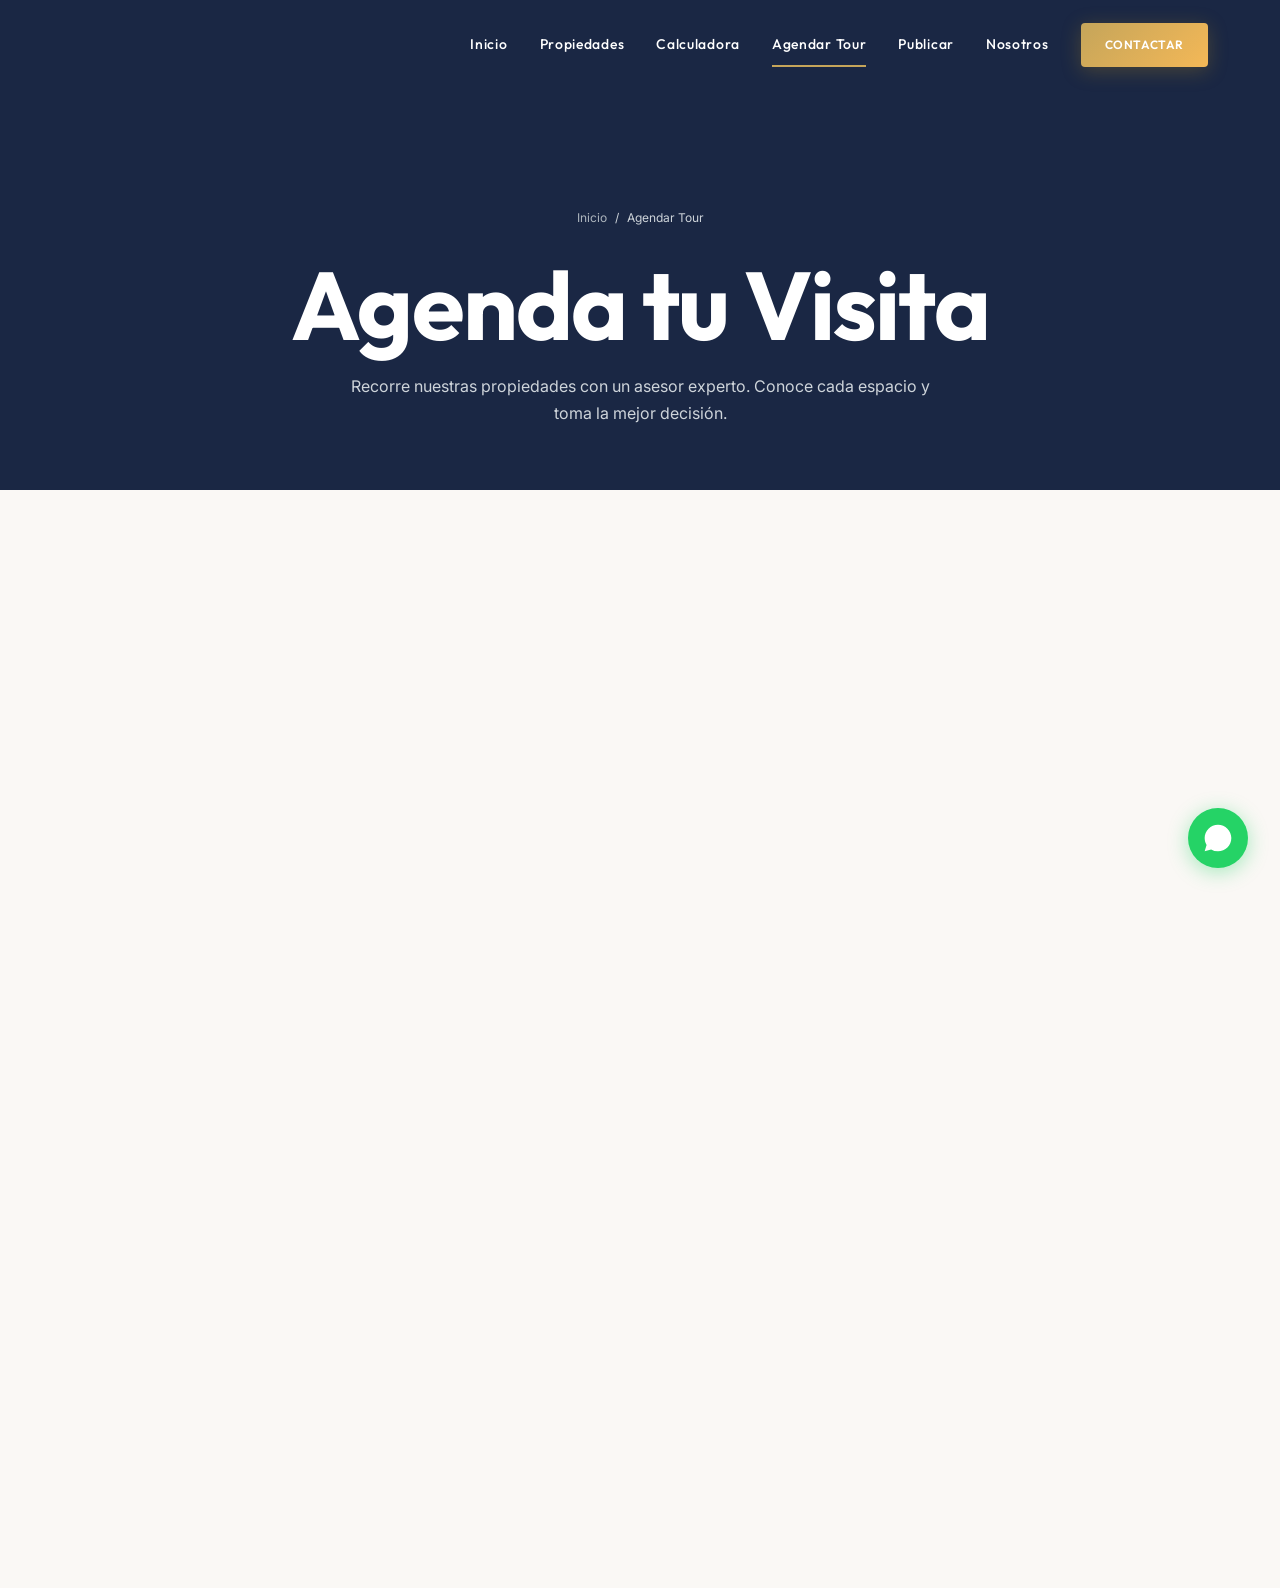
==== agendar-tour.html @ b71b3b27 "🚀 Despliegue definitivo: Nuevo Sol Web" ====
<!DOCTYPE html>
<html lang="es" dir="ltr">
<head>
  <meta charset="UTF-8">
  <meta name="viewport" content="width=device-width, initial-scale=1.0">
  <title>Agendar Tour | Nuevo Sol Inversiones - Visita Propiedades en Santo Domingo</title>
  <meta name="description" content="Agenda un tour personalizado para visitar nuestras propiedades en Santo Domingo. Recorre cada espacio con un asesor experto y encuentra tu hogar ideal.">
  <meta name="robots" content="index, follow">
  <link rel="canonical" href="https://nuevosolinversiones.com/agendar-tour.html">
  <link rel="icon" type="image/png" href="Nuevo Sol LOGO.png">
  <link rel="preconnect" href="https://fonts.googleapis.com">
  <link rel="preconnect" href="https://fonts.gstatic.com" crossorigin>
  <link href="https://fonts.googleapis.com/css2?family=Inter:wght@300;400;500;600&family=Outfit:wght@300;400;500;600;700;800&display=swap" rel="stylesheet">
  <link rel="stylesheet" href="css/variables.css">
  <link rel="stylesheet" href="css/base.css">
  <link rel="stylesheet" href="css/components.css">
  <link rel="stylesheet" href="css/layout.css">
  <link rel="stylesheet" href="css/hero.css">
  <link rel="stylesheet" href="css/animations.css">
  <link rel="stylesheet" href="css/responsive.css">
  <style>
    .tour-layout {
      display: grid;
      grid-template-columns: 1fr 1fr;
      gap: var(--space-12);
      align-items: start;
    }
    .tour-form-card {
      background: var(--color-white);
      border-radius: var(--radius-2xl);
      padding: var(--space-10);
      box-shadow: var(--shadow-lg);
    }
    .tour-info {
      padding: var(--space-4) 0;
    }
    .tour-info__item {
      display: flex;
      gap: var(--space-5);
      padding: var(--space-6) 0;
      border-bottom: 1px solid var(--color-gray-200);
    }
    .tour-info__item:last-child {
      border-bottom: none;
    }
    .tour-info__icon {
      width: 56px;
      height: 56px;
      border-radius: var(--radius-lg);
      background: var(--color-gold-glow);
      display: flex;
      align-items: center;
      justify-content: center;
      flex-shrink: 0;
    }
    .tour-info__icon svg {
      width: 24px;
      height: 24px;
      stroke: var(--color-gold);
      fill: none;
      stroke-width: 1.5;
    }
    .tour-info__title {
      font-family: var(--font-display);
      font-size: var(--text-lg);
      font-weight: var(--weight-semibold);
      color: var(--color-navy);
      margin-bottom: var(--space-1);
    }
    .tour-info__text {
      font-size: var(--text-sm);
      color: var(--color-gray-600);
      line-height: var(--leading-relaxed);
      margin: 0;
    }
    .form-row {
      display: grid;
      grid-template-columns: 1fr 1fr;
      gap: var(--space-4);
    }
    .success-message {
      display: none;
      text-align: center;
      padding: var(--space-10);
    }
    .success-message.show {
      display: block;
      animation: scaleIn 0.5s var(--ease-out);
    }
    .success-icon {
      width: 80px;
      height: 80px;
      border-radius: 50%;
      background: var(--color-gold-glow);
      display: flex;
      align-items: center;
      justify-content: center;
      margin: 0 auto var(--space-6);
    }
    .success-icon svg {
      width: 40px;
      height: 40px;
      stroke: var(--color-gold);
      fill: none;
      stroke-width: 2;
    }
    @media (max-width: 768px) {
      .tour-layout {
        grid-template-columns: 1fr;
      }
      .form-row {
        grid-template-columns: 1fr;
      }
    }
  </style>
</head>
<body class="page-transition">

  <!-- NAV -->
  <nav class="nav nav--transparent" id="mainNav" role="navigation">
    <div class="container">
      <div class="nav__inner">
        <a href="index.html" class="nav__logo"><img src="Nuevo Sol LOGO.png" alt="Nuevo Sol Inversiones" style="height: 50px; width: auto;"></a>
        <div class="nav__links">
          <a href="index.html" class="nav__link">Inicio</a>
          <a href="propiedades.html" class="nav__link">Propiedades</a>
          <a href="calculadora.html" class="nav__link">Calculadora</a>
          <a href="agendar-tour.html" class="nav__link nav__link--active">Agendar Tour</a>
          <a href="publicar.html" class="nav__link">Publicar</a>
          <a href="nosotros.html" class="nav__link">Nosotros</a>
          <a href="agendar-tour.html" class="btn btn-primary btn-sm nav__cta">Contactar</a>
        </div>
        <button class="nav__hamburger" id="navHamburger" aria-label="Menú"><span></span><span></span><span></span></button>
      </div>
    </div>
  </nav>
  <div class="nav__mobile" id="navMobile">
    <a href="index.html" class="nav__link" onclick="closeMobileNav()">Inicio</a>
    <a href="propiedades.html" class="nav__link" onclick="closeMobileNav()">Propiedades</a>
    <a href="calculadora.html" class="nav__link" onclick="closeMobileNav()">Calculadora</a>
    <a href="agendar-tour.html" class="nav__link" onclick="closeMobileNav()">Agendar Tour</a>
    <a href="publicar.html" class="nav__link" onclick="closeMobileNav()">Publicar</a>
    <a href="nosotros.html" class="nav__link" onclick="closeMobileNav()">Nosotros</a>
  </div>

  <!-- PAGE HEADER -->
  <div class="page-header">
    <div class="container">
      <div class="breadcrumbs" style="justify-content:center;">
        <a href="index.html">Inicio</a><span>/</span><span>Agendar Tour</span>
      </div>
      <h1>Agenda tu Visita</h1>
      <p>Recorre nuestras propiedades con un asesor experto. Conoce cada espacio y toma la mejor decisión.</p>
    </div>
  </div>

  <!-- TOUR FORM -->
  <section class="section">
    <div class="container">
      <div class="tour-layout">
        <!-- Form -->
        <div class="tour-form-card reveal">
          <form id="tourForm" novalidate>
            <h3 style="font-size:var(--text-2xl);margin-bottom:var(--space-2);color:var(--color-navy);">Reserva tu Tour</h3>
            <p style="color:var(--color-gray-500);font-size:var(--text-sm);margin-bottom:var(--space-8);">Completa el formulario y nos comunicaremos contigo para confirmar tu visita.</p>

            <div class="form-row">
              <div class="form-group">
                <label class="form-label" for="tourName">Nombre Completo *</label>
                <input type="text" class="form-input" id="tourName" name="name" placeholder="Tu nombre" required>
              </div>
              <div class="form-group">
                <label class="form-label" for="tourPhone">Teléfono *</label>
                <input type="tel" class="form-input" id="tourPhone" name="phone" placeholder="+1 (809) 697-2050" required>
              </div>
            </div>

            <div class="form-group">
              <label class="form-label" for="tourEmail">Correo Electrónico *</label>
              <input type="email" class="form-input" id="tourEmail" name="email" placeholder="tu@email.com" required>
            </div>

            <div class="form-group">
              <label class="form-label" for="tourProperty">Propiedad de Interés</label>
              <select class="form-select" id="tourProperty" name="property">
                <option value="">Selecciona una propiedad</option>
                <option value="Otra / No estoy seguro">Otra / No estoy seguro</option>
              </select>
            </div>

            <div class="form-row">
              <div class="form-group">
                <label class="form-label" for="tourDate">Fecha Preferida *</label>
                <input type="date" class="form-input" id="tourDate" name="date" required>
              </div>
              <div class="form-group">
                <label class="form-label" for="tourTime">Hora Preferida</label>
                <select class="form-select" id="tourTime" name="time">
                  <option value="">Selecciona una hora</option>
                  <option value="09:00">9:00 AM</option>
                  <option value="10:00">10:00 AM</option>
                  <option value="11:00">11:00 AM</option>
                  <option value="12:00">12:00 PM</option>
                  <option value="14:00">2:00 PM</option>
                  <option value="15:00">3:00 PM</option>
                  <option value="16:00">4:00 PM</option>
                  <option value="17:00">5:00 PM</option>
                </select>
              </div>
            </div>

            <div class="form-group">
              <label class="form-label" for="tourComments">Comentarios Adicionales</label>
              <textarea class="form-input" id="tourComments" name="comments" placeholder="¿Hay algo específico que te gustaría saber o ver durante la visita?" rows="4"></textarea>
            </div>

            <button type="submit" class="btn btn-primary btn-lg" style="width:100%;">
              <svg width="18" height="18" viewBox="0 0 24 24" fill="none" stroke="currentColor" stroke-width="2"><rect x="3" y="4" width="18" height="18" rx="2"/><path d="M16 2v4"/><path d="M8 2v4"/><path d="M3 10h18"/></svg>
              Confirmar Tour
            </button>
          </form>

          <!-- Success -->
          <div class="success-message" id="successMessage">
            <div class="success-icon">
              <svg viewBox="0 0 24 24"><path d="M20 6L9 17l-5-5"/></svg>
            </div>
            <h3 style="font-size:var(--text-2xl);margin-bottom:var(--space-3);color:var(--color-navy);">¡Tour Agendado!</h3>
            <p style="color:var(--color-gray-600);margin-bottom:var(--space-6);">Nos comunicaremos contigo pronto para confirmar los detalles de tu visita. Mientras tanto, puedes contactarnos directamente.</p>
            <a href="https://wa.me/18096972050?text=Hola%2C%20acabo%20de%20agendar%20un%20tour" class="btn btn-primary" target="_blank" rel="noopener">Confirmar por WhatsApp</a>
          </div>
        </div>

        <!-- Info -->
        <div class="tour-info reveal--right">
          <h3 style="font-size:var(--text-3xl);margin-bottom:var(--space-2);color:var(--color-navy);">¿Cómo funciona?</h3>
          <p style="color:var(--color-gray-600);margin-bottom:var(--space-6);">Agenda tu visita en 3 simples pasos.</p>

          <div class="tour-info__item">
            <div class="tour-info__icon">
              <svg viewBox="0 0 24 24"><rect x="3" y="4" width="18" height="18" rx="2"/><path d="M16 2v4"/><path d="M8 2v4"/><path d="M3 10h18"/></svg>
            </div>
            <div>
              <h4 class="tour-info__title">1. Elige Fecha y Hora</h4>
              <p class="tour-info__text">Selecciona el día y hora que mejor se adapte a tu agenda. Disponibles de lunes a sábado.</p>
            </div>
          </div>

          <div class="tour-info__item">
            <div class="tour-info__icon">
              <svg viewBox="0 0 24 24"><path d="M22 16.92v3a2 2 0 0 1-2.18 2 19.79 19.79 0 0 1-8.63-3.07 19.5 19.5 0 0 1-6-6 19.79 19.79 0 0 1-3.07-8.67A2 2 0 0 1 4.11 2h3a2 2 0 0 1 2 1.72"/></svg>
            </div>
            <div>
              <h4 class="tour-info__title">2. Confirmación</h4>
              <p class="tour-info__text">Te contactaremos por WhatsApp o llamada para confirmar tu cita y darte la dirección exacta.</p>
            </div>
          </div>

          <div class="tour-info__item">
            <div class="tour-info__icon">
              <svg viewBox="0 0 24 24"><path d="M12 22s-8-4.5-8-11.8A8 8 0 0 1 12 2a8 8 0 0 1 8 8.2c0 7.3-8 11.8-8 11.8z"/><circle cx="12" cy="10" r="3"/></svg>
            </div>
            <div>
              <h4 class="tour-info__title">3. Visita Personalizada</h4>
              <p class="tour-info__text">Un asesor te acompañará por toda la propiedad, responderá tus preguntas y te brindará toda la información necesaria.</p>
            </div>
          </div>

          <div style="margin-top:var(--space-8);padding:var(--space-6);background:var(--color-cream-warm);border-radius:var(--radius-xl);">
            <h4 style="font-size:var(--text-base);margin-bottom:var(--space-3);color:var(--color-navy);">¿Prefieres contacto inmediato?</h4>
            <a href="https://wa.me/18096972050?text=Hola%2C%20quiero%20agendar%20un%20tour" class="btn btn-primary" style="width:100%;" target="_blank" rel="noopener">
              <svg width="18" height="18" viewBox="0 0 24 24" fill="currentColor"><path d="M17.472 14.382c-.297-.149-1.758-.867-2.03-.967-.273-.099-.471-.148-.67.15-.197.297-.767.966-.94 1.164-.173.199-.347.223-.644.075-.297-.15-1.255-.463-2.39-1.475-.883-.788-1.48-1.761-1.653-2.059-.173-.297-.018-.458.13-.606.134-.133.298-.347.446-.52.149-.174.198-.298.298-.497.099-.198.05-.371-.025-.52-.075-.149-.669-1.612-.916-2.207-.242-.579-.487-.5-.669-.51-.173-.008-.371-.01-.57-.01-.198 0-.52.074-.792.372-.272.297-1.04 1.016-1.04 2.479 0 1.462 1.065 2.875 1.213 3.074.149.198 2.096 3.2 5.077 4.487.709.306 1.262.489 1.694.625.712.227 1.36.195 1.871.118.571-.085 1.758-.719 2.006-1.413.248-.694.248-1.289.173-1.413-.074-.124-.272-.198-.57-.347z"/><path d="M12 2C6.477 2 2 6.477 2 12c0 1.89.525 3.66 1.438 5.168L2 22l4.832-1.438A9.955 9.955 0 0 0 12 22c5.523 0 10-4.477 10-10S17.523 2 12 2z"/></svg>
              WhatsApp Directo
            </a>
            <p style="font-size:var(--text-xs);color:var(--color-gray-500);text-align:center;margin-top:var(--space-3);margin-bottom:0;">Respuesta en menos de 5 minutos</p>
          </div>
        </div>
      </div>
    </div>
  </section>

  <!-- WhatsApp Float -->
  <a href="https://wa.me/18096972050?text=Hola%2C%20quiero%20agendar%20un%20tour" class="whatsapp-float" target="_blank" rel="noopener" aria-label="WhatsApp">
    <svg viewBox="0 0 24 24"><path d="M17.472 14.382c-.297-.149-1.758-.867-2.03-.967-.273-.099-.471-.148-.67.15-.197.297-.767.966-.94 1.164-.173.199-.347.223-.644.075-.297-.15-1.255-.463-2.39-1.475-.883-.788-1.48-1.761-1.653-2.059-.173-.297-.018-.458.13-.606.134-.133.298-.347.446-.52.149-.174.198-.298.298-.497.099-.198.05-.371-.025-.52-.075-.149-.669-1.612-.916-2.207-.242-.579-.487-.5-.669-.51-.173-.008-.371-.01-.57-.01-.198 0-.52.074-.792.372-.272.297-1.04 1.016-1.04 2.479 0 1.462 1.065 2.875 1.213 3.074.149.198 2.096 3.2 5.077 4.487.709.306 1.262.489 1.694.625.712.227 1.36.195 1.871.118.571-.085 1.758-.719 2.006-1.413.248-.694.248-1.289.173-1.413-.074-.124-.272-.198-.57-.347z"/><path d="M12 2C6.477 2 2 6.477 2 12c0 1.89.525 3.66 1.438 5.168L2 22l4.832-1.438A9.955 9.955 0 0 0 12 22c5.523 0 10-4.477 10-10S17.523 2 12 2z"/></svg>
  </a>

  <script src="js/app.js" defer></script>
  <script>
    document.addEventListener('DOMContentLoaded', () => {
      // Pre-fill property from URL
      const params = new URLSearchParams(window.location.search);
      const prop = params.get('propiedad');
      if (prop) {
        const select = document.getElementById('tourProperty');
        for (let i = 0; i < select.options.length; i++) {
          if (select.options[i].value === prop) {
            select.selectedIndex = i;
            break;
          }
        }
      }

      // Set minimum date to today
      const dateInput = document.getElementById('tourDate');
      const today = new Date().toISOString().split('T')[0];
      dateInput.min = today;

      // Form submission
      document.getElementById('tourForm').addEventListener('submit', function(e) {
        e.preventDefault();

        const name = document.getElementById('tourName').value;
        const phone = document.getElementById('tourPhone').value;
        const email = document.getElementById('tourEmail').value;
        const date = document.getElementById('tourDate').value;

        if (!name || !phone || !email || !date) {
          alert('Por favor completa todos los campos obligatorios.');
          return;
        }

        // Show success
        this.style.display = 'none';
        document.getElementById('successMessage').classList.add('show');

        // Scroll to success
        document.getElementById('successMessage').scrollIntoView({ behavior: 'smooth', block: 'center' });
      });
    });
  </script>
</body>
</html>
---- css/variables.css ----
/* ============================================
   NUEVO SOL INVERSIONES — Design Tokens
   Premium Real Estate Design System
   ============================================ */

:root {
  /* ── Brand Colors ── */
  --color-gold: #C5A55A;
  --color-gold-light: #F4B857;
  --color-gold-dark: #C68119;
  --color-gold-glow: rgba(231, 158, 36, 0.15);
  
  --color-green: #1B5E20;
  --color-green-light: #1B5E20;
  --color-green-dark: #072B12;
  
  --color-navy: #1A2744;
  --color-navy-light: #1F3A63;
  --color-navy-dark: #0A1628;
  
  /* ── Neutrals ── */
  --color-white: #FFFFFF;
  --color-cream: #FAF8F5;
  --color-cream-warm: #F5F0E8;
  --color-gray-50: #F8F9FA;
  --color-gray-100: #F1F3F5;
  --color-gray-200: #E9ECEF;
  --color-gray-300: #DEE2E6;
  --color-gray-400: #CED4DA;
  --color-gray-500: #ADB5BD;
  --color-gray-600: #868E96;
  --color-gray-700: #495057;
  --color-gray-800: #343A40;
  --color-gray-900: #212529;
  --color-black: #0A0A0A;
  
  /* ── Semantic ── */
  --color-success: #2E7D32;
  --color-error: #C62828;
  --color-warning: #F9A825;
  --color-info: #1565C0;
  
  /* ── Gradients ── */
  --gradient-gold: linear-gradient(135deg, #C5A55A, #F4B857);
  --gradient-navy: linear-gradient(135deg, #1A2744, #1F3A63);
  --gradient-hero: linear-gradient(180deg, rgba(10, 10, 10, 0.7) 0%, rgba(10, 10, 10, 0.3) 40%, rgba(10, 10, 10, 0.6) 100%);
  --gradient-card: linear-gradient(180deg, transparent 50%, rgba(10, 10, 10, 0.85) 100%);
  --gradient-glass: linear-gradient(135deg, rgba(255,255,255,0.1), rgba(255,255,255,0.05));
  
  /* ── Typography ── */
  --font-display: 'Outfit', sans-serif;
  --font-body: 'Inter', sans-serif;
  
  --text-xs: clamp(0.7rem, 0.65rem + 0.25vw, 0.75rem);
  --text-sm: clamp(0.8rem, 0.75rem + 0.25vw, 0.875rem);
  --text-base: clamp(0.9rem, 0.85rem + 0.3vw, 1rem);
  --text-lg: clamp(1rem, 0.95rem + 0.35vw, 1.125rem);
  --text-xl: clamp(1.15rem, 1rem + 0.5vw, 1.25rem);
  --text-2xl: clamp(1.4rem, 1.2rem + 0.8vw, 1.5rem);
  --text-3xl: clamp(1.7rem, 1.4rem + 1.2vw, 1.875rem);
  --text-4xl: clamp(2rem, 1.5rem + 2vw, 2.5rem);
  --text-5xl: clamp(2.5rem, 1.8rem + 3vw, 3.5rem);
  --text-6xl: clamp(3rem, 2rem + 4vw, 4.5rem);
  --text-hero: clamp(3.5rem, 2rem + 5.5vw, 6rem);
  
  --weight-light: 300;
  --weight-regular: 400;
  --weight-medium: 500;
  --weight-semibold: 600;
  --weight-bold: 700;
  --weight-extrabold: 800;
  
  --leading-tight: 1.1;
  --leading-snug: 1.25;
  --leading-normal: 1.5;
  --leading-relaxed: 1.65;
  --leading-loose: 1.8;
  
  --tracking-tighter: -0.03em;
  --tracking-tight: -0.02em;
  --tracking-normal: 0;
  --tracking-wide: 0.05em;
  --tracking-wider: 0.1em;
  --tracking-widest: 0.2em;
  
  /* ── Spacing ── */
  --space-1: 0.25rem;
  --space-2: 0.5rem;
  --space-3: 0.75rem;
  --space-4: 1rem;
  --space-5: 1.25rem;
  --space-6: 1.5rem;
  --space-8: 2rem;
  --space-10: 2.5rem;
  --space-12: 3rem;
  --space-16: 4rem;
  --space-20: 5rem;
  --space-24: 6rem;
  --space-32: 8rem;
  --space-40: 10rem;
  --space-48: 12rem;
  --space-section: clamp(4rem, 3rem + 5vw, 8rem);
  
  /* ── Layout ── */
  --container-sm: 640px;
  --container-md: 768px;
  --container-lg: 1024px;
  --container-xl: 1200px;
  --container-2xl: 1440px;
  --container-padding: clamp(1rem, 0.5rem + 2vw, 2rem);
  
  /* ── Borders ── */
  --radius-sm: 4px;
  --radius-md: 8px;
  --radius-lg: 12px;
  --radius-xl: 16px;
  --radius-2xl: 24px;
  --radius-full: 9999px;
  
  /* ── Shadows ── */
  --shadow-sm: 0 1px 3px rgba(0, 0, 0, 0.06);
  --shadow-md: 0 4px 12px rgba(0, 0, 0, 0.08);
  --shadow-lg: 0 8px 30px rgba(0, 0, 0, 0.1);
  --shadow-xl: 0 16px 50px rgba(0, 0, 0, 0.14);
  --shadow-2xl: 0 24px 60px rgba(0, 0, 0, 0.18);
  --shadow-gold: 0 4px 20px rgba(212, 160, 23, 0.25);
  --shadow-card: 0 2px 20px rgba(0, 0, 0, 0.06);
  --shadow-card-hover: 0 12px 40px rgba(0, 0, 0, 0.12);
  
  /* ── Transitions ── */
  --ease-out: cubic-bezier(0.16, 1, 0.3, 1);
  --ease-in-out: cubic-bezier(0.65, 0, 0.35, 1);
  --ease-spring: cubic-bezier(0.34, 1.56, 0.64, 1);
  --duration-fast: 150ms;
  --duration-normal: 300ms;
  --duration-slow: 500ms;
  --duration-slower: 800ms;
  
  /* ── Z-Index ── */
  --z-dropdown: 100;
  --z-sticky: 200;
  --z-overlay: 300;
  --z-modal: 400;
  --z-toast: 500;
  --z-whatsapp: 450;
  
  /* ── Glass ── */
  --glass-bg: rgba(255, 255, 255, 0.08);
  --glass-border: rgba(255, 255, 255, 0.12);
  --glass-blur: blur(20px);
}
---- css/base.css ----
/* ============================================
   NUEVO SOL INVERSIONES — Base Styles
   Reset + Typography + Global Defaults
   ============================================ */

/* ── Modern Reset ── */
*, *::before, *::after {
  box-sizing: border-box;
  margin: 0;
  padding: 0;
}

html {
  scroll-behavior: smooth;
  -webkit-text-size-adjust: 100%;
  text-size-adjust: 100%;
  overflow-x: hidden;
}

body {
  font-family: var(--font-body);
  font-size: var(--text-base);
  font-weight: var(--weight-regular);
  line-height: var(--leading-relaxed);
  color: var(--color-gray-800);
  background-color: var(--color-cream);
  overflow-x: hidden;
  -webkit-font-smoothing: antialiased;
  -moz-osx-font-smoothing: grayscale;
  text-rendering: optimizeLegibility;
}

img, video, svg {
  display: block;
  max-width: 100%;
  height: auto;
}

img {
  content-visibility: auto;
}

a {
  color: inherit;
  text-decoration: none;
  transition: color var(--duration-normal) var(--ease-out);
}

button {
  font-family: inherit;
  font-size: inherit;
  cursor: pointer;
  border: none;
  background: none;
  outline: none;
  color: inherit;
}

input, select, textarea {
  font-family: inherit;
  font-size: inherit;
  color: inherit;
  border: none;
  outline: none;
  background: none;
}

ul, ol {
  list-style: none;
}

/* ── Typography ── */
h1, h2, h3, h4, h5, h6 {
  font-family: var(--font-display);
  font-weight: var(--weight-semibold);
  line-height: var(--leading-tight);
  letter-spacing: var(--tracking-tight);
  color: var(--color-navy);
}

h1 { font-size: var(--text-hero); font-weight: var(--weight-bold); }
h2 { font-size: var(--text-5xl); }
h3 { font-size: var(--text-4xl); }
h4 { font-size: var(--text-3xl); }
h5 { font-size: var(--text-2xl); }
h6 { font-size: var(--text-xl); }

p {
  margin-bottom: var(--space-4);
  color: var(--color-gray-700);
}

.text-gold { color: var(--color-gold); }
.text-navy { color: var(--color-navy); }
.text-green { color: var(--color-green); }
.text-white { color: var(--color-white); }
.text-gray { color: var(--color-gray-600); }

.text-center { text-align: center; }
.text-uppercase {
  text-transform: uppercase;
  letter-spacing: var(--tracking-widest);
  font-size: var(--text-xs);
  font-weight: var(--weight-semibold);
}

/* ── Section Headings ── */
.section-label {
  text-transform: uppercase;
  letter-spacing: var(--tracking-widest);
  font-size: var(--text-xs);
  font-weight: var(--weight-semibold);
  color: var(--color-gold);
  font-family: var(--font-display);
  margin-bottom: var(--space-4);
  display: inline-flex;
  align-items: center;
  gap: var(--space-3);
}

.section {
  padding: var(--space-section) 0;
  content-visibility: auto;
  contain-intrinsic-size: 1px 500px;
}

.section-label::before {
  content: '';
  display: inline-block;
  width: 24px;
  height: 2px;
  background: var(--color-gold);
}

.section-title {
  font-size: var(--text-5xl);
  font-weight: var(--weight-semibold);
  color: var(--color-navy);
  margin-bottom: var(--space-6);
  max-width: 700px;
}

.section-subtitle {
  font-size: var(--text-lg);
  color: var(--color-gray-600);
  max-width: 600px;
  line-height: var(--leading-relaxed);
}

/* ── Selection ── */
::selection {
  background-color: var(--color-gold);
  color: var(--color-white);
}

/* ── Scrollbar ── */
::-webkit-scrollbar {
  width: 6px;
}

::-webkit-scrollbar-track {
  background: var(--color-cream);
}

::-webkit-scrollbar-thumb {
  background: var(--color-gray-400);
  border-radius: var(--radius-full);
}

::-webkit-scrollbar-thumb:hover {
  background: var(--color-gold);
}

/* ── Focus ── */
:focus-visible {
  outline: 2px solid var(--color-gold);
  outline-offset: 2px;
}
/* ── Utilities ── */
.body-locked {
  overflow: hidden !important;
  touch-action: none;
  -webkit-overflow-scrolling: none;
}
---- css/components.css ----
/* ============================================
   NUEVO SOL INVERSIONES — Components
   Buttons, Cards, Forms, Badges
   ============================================ */

/* ── Buttons ── */
.btn {
  display: inline-flex;
  align-items: center;
  justify-content: center;
  gap: var(--space-2);
  padding: var(--space-4) var(--space-8);
  font-family: var(--font-display);
  font-size: var(--text-sm);
  font-weight: var(--weight-semibold);
  letter-spacing: var(--tracking-wide);
  text-transform: uppercase;
  border-radius: var(--radius-sm);
  transition: all var(--duration-normal) var(--ease-out);
  position: relative;
  overflow: hidden;
  white-space: nowrap;
  min-height: 48px;
}

.btn::after {
  content: '';
  position: absolute;
  inset: 0;
  background: linear-gradient(rgba(255,255,255,0.2), transparent);
  opacity: 0;
  transition: opacity var(--duration-normal) var(--ease-out);
}

.btn:hover::after {
  opacity: 1;
}

.btn-primary {
  background: var(--gradient-gold);
  color: var(--color-white);
  box-shadow: var(--shadow-gold);
}

.btn-primary:hover {
  transform: translateY(-2px);
  box-shadow: 0 8px 30px rgba(212, 160, 23, 0.35);
}

.btn-secondary {
  background: var(--color-navy);
  color: var(--color-white);
}

.btn-secondary:hover {
  background: var(--color-navy-light);
  transform: translateY(-2px);
  box-shadow: var(--shadow-lg);
}

.btn-outline {
  border: 1.5px solid var(--color-navy);
  color: var(--color-navy);
  background: transparent;
}

.btn-outline:hover {
  background: var(--color-navy);
  color: var(--color-white);
  transform: translateY(-2px);
}

.btn-outline-white {
  border: 1.5px solid rgba(255,255,255,0.6);
  color: var(--color-white);
  background: transparent;
}

.btn-outline-white:hover {
  background: var(--color-white);
  color: var(--color-navy);
}

.btn-glass {
  background: rgba(255, 255, 255, 0.1);
  backdrop-filter: blur(10px);
  -webkit-backdrop-filter: blur(10px);
  border: 1px solid rgba(255, 255, 255, 0.2);
  color: var(--color-white);
}

.btn-glass:hover {
  background: rgba(255, 255, 255, 0.2);
  transform: translateY(-2px);
}

.btn-lg {
  padding: var(--space-5) var(--space-10);
  font-size: var(--text-base);
  min-height: 56px;
}

.btn-sm {
  padding: var(--space-2) var(--space-5);
  font-size: var(--text-xs);
  min-height: 36px;
}

.btn-icon {
  width: 48px;
  height: 48px;
  padding: 0;
  border-radius: var(--radius-full);
}

/* ── Property Cards ── */
.property-card {
  position: relative;
  border-radius: var(--radius-xl);
  overflow: hidden;
  background: var(--color-white);
  box-shadow: var(--shadow-card);
  transition: all var(--duration-slow) var(--ease-out);
  cursor: pointer;
  content-visibility: auto;
  contain-intrinsic-size: 300px 400px;
}

.property-card:hover {
  transform: translateY(-8px);
  box-shadow: var(--shadow-card-hover);
}

.property-card__image-wrap {
  position: relative;
  overflow: hidden;
  aspect-ratio: 4 / 3;
}

.property-card__image {
  width: 100%;
  height: 100%;
  object-fit: cover;
  transition: transform var(--duration-slower) var(--ease-out);
}

.property-card:hover .property-card__image {
  transform: scale(1.08);
}

.property-card__badge {
  position: absolute;
  top: var(--space-4);
  left: var(--space-4);
  padding: var(--space-1) var(--space-3);
  font-size: var(--text-xs);
  font-weight: var(--weight-semibold);
  text-transform: uppercase;
  letter-spacing: var(--tracking-wider);
  border-radius: var(--radius-sm);
  z-index: 2;
}

.badge-new {
  background: var(--color-gold);
  color: var(--color-white);
}

.badge-luxury {
  background: var(--color-navy);
  color: var(--color-white);
}

.badge-lowcost {
  background: var(--color-green);
  color: var(--color-white);
}

.badge-featured {
  background: var(--color-white);
  color: var(--color-navy);
  box-shadow: var(--shadow-sm);
}

.property-card__favorite {
  position: absolute;
  top: var(--space-4);
  right: var(--space-4);
  width: 36px;
  height: 36px;
  border-radius: var(--radius-full);
  background: rgba(255, 255, 255, 0.9);
  backdrop-filter: blur(4px);
  display: flex;
  align-items: center;
  justify-content: center;
  transition: all var(--duration-normal) var(--ease-out);
  z-index: 2;
  cursor: pointer;
  border: none;
}

.property-card__favorite:hover {
  background: var(--color-white);
  transform: scale(1.1);
}

.property-card__favorite svg {
  width: 18px;
  height: 18px;
  stroke: var(--color-gray-700);
  fill: none;
  stroke-width: 2;
  transition: all var(--duration-normal) var(--ease-out);
}

.property-card__favorite.active svg {
  fill: var(--color-error);
  stroke: var(--color-error);
}

.property-card__body {
  padding: var(--space-5) var(--space-5) var(--space-6);
}

.property-card__location {
  font-size: var(--text-xs);
  color: var(--color-gray-500);
  text-transform: uppercase;
  letter-spacing: var(--tracking-wider);
  font-weight: var(--weight-medium);
  margin-bottom: var(--space-2);
  display: flex;
  align-items: center;
  gap: var(--space-1);
}

.property-card__title {
  font-family: var(--font-display);
  font-size: var(--text-xl);
  font-weight: var(--weight-semibold);
  color: var(--color-navy);
  margin-bottom: var(--space-3);
  line-height: var(--leading-snug);
}

.property-card__price {
  font-family: var(--font-display);
  font-size: var(--text-2xl);
  font-weight: var(--weight-bold);
  color: var(--color-gold-dark);
  margin-bottom: var(--space-4);
}

.property-card__price span {
  font-size: var(--text-sm);
  font-weight: var(--weight-regular);
  color: var(--color-gray-500);
}

.property-card__features {
  display: flex;
  gap: var(--space-5);
  padding-top: var(--space-4);
  border-top: 1px solid var(--color-gray-200);
}

.property-card__feature {
  display: flex;
  align-items: center;
  gap: var(--space-2);
  font-size: var(--text-sm);
  color: var(--color-gray-600);
}

.property-card__feature svg {
  width: 16px;
  height: 16px;
  stroke: var(--color-gold);
  fill: none;
  stroke-width: 2;
}

/* ── Form Inputs ── */
.form-group {
  margin-bottom: var(--space-6);
}

.form-label {
  display: block;
  font-family: var(--font-display);
  font-size: var(--text-sm);
  font-weight: var(--weight-medium);
  color: var(--color-navy);
  margin-bottom: var(--space-2);
  letter-spacing: var(--tracking-wide);
}

.form-input {
  width: 100%;
  padding: var(--space-4) var(--space-5);
  background: var(--color-white);
  border: 1.5px solid var(--color-gray-200);
  border-radius: var(--radius-md);
  font-size: var(--text-base);
  color: var(--color-navy);
  transition: all var(--duration-normal) var(--ease-out);
  min-height: 48px;
}

.form-input:focus {
  border-color: var(--color-gold);
  box-shadow: 0 0 0 3px var(--color-gold-glow);
}

.form-input::placeholder {
  color: var(--color-gray-400);
}

.form-select {
  width: 100%;
  padding: var(--space-4) var(--space-5);
  background: var(--color-white);
  border: 1.5px solid var(--color-gray-200);
  border-radius: var(--radius-md);
  font-size: var(--text-base);
  color: var(--color-navy);
  transition: all var(--duration-normal) var(--ease-out);
  min-height: 48px;
  appearance: none;
  background-image: url("data:image/svg+xml,%3Csvg xmlns='http://www.w3.org/2000/svg' width='12' height='12' viewBox='0 0 12 12'%3E%3Cpath d='M6 8L1 3h10z' fill='%23868E96'/%3E%3C/svg%3E");
  background-repeat: no-repeat;
  background-position: right 16px center;
  padding-right: 40px;
  cursor: pointer;
}

.form-select:focus {
  border-color: var(--color-gold);
  box-shadow: 0 0 0 3px var(--color-gold-glow);
}

textarea.form-input {
  min-height: 120px;
  resize: vertical;
}

/* ── Tags / Chips ── */
.tag {
  display: inline-flex;
  align-items: center;
  gap: var(--space-1);
  padding: var(--space-1) var(--space-3);
  background: var(--color-gray-100);
  color: var(--color-gray-700);
  font-size: var(--text-xs);
  font-weight: var(--weight-medium);
  border-radius: var(--radius-full);
  transition: all var(--duration-normal) var(--ease-out);
  cursor: pointer;
}

.tag:hover, .tag.active {
  background: var(--color-gold);
  color: var(--color-white);
}

/* ── Stats Counter ── */
.stat {
  text-align: center;
}

.stat__number {
  font-family: var(--font-display);
  font-size: var(--text-5xl);
  font-weight: var(--weight-bold);
  color: var(--color-gold);
  line-height: 1;
  margin-bottom: var(--space-2);
}

.stat__label {
  font-size: var(--text-sm);
  color: var(--color-gray-600);
  text-transform: uppercase;
  letter-spacing: var(--tracking-wider);
  font-weight: var(--weight-medium);
}

/* ── Testimonial Card ── */
.testimonial-card {
  background: var(--color-white);
  border-radius: var(--radius-xl);
  padding: var(--space-8);
  box-shadow: var(--shadow-card);
  position: relative;
}

.testimonial-card__quote {
  font-size: var(--text-lg);
  color: var(--color-gray-700);
  line-height: var(--leading-relaxed);
  margin-bottom: var(--space-6);
  font-style: italic;
}

.testimonial-card__quote::before {
  content: '"';
  font-size: var(--text-6xl);
  color: var(--color-gold-glow);
  font-family: var(--font-display);
  font-weight: var(--weight-bold);
  position: absolute;
  top: var(--space-4);
  left: var(--space-6);
  line-height: 1;
  color: var(--color-gold);
  opacity: 0.15;
}

.testimonial-card__author {
  display: flex;
  align-items: center;
  gap: var(--space-3);
}

.testimonial-card__avatar {
  width: 48px;
  height: 48px;
  border-radius: var(--radius-full);
  object-fit: cover;
  border: 2px solid var(--color-gold-glow);
}

.testimonial-card__name {
  font-family: var(--font-display);
  font-weight: var(--weight-semibold);
  color: var(--color-navy);
  font-size: var(--text-sm);
}

.testimonial-card__role {
  font-size: var(--text-xs);
  color: var(--color-gray-500);
}

/* ── Feature Card ── */
.feature-card {
  padding: var(--space-8);
  border-radius: var(--radius-xl);
  background: var(--color-white);
  box-shadow: var(--shadow-card);
  transition: all var(--duration-slow) var(--ease-out);
  text-align: center;
}

.feature-card:hover {
  transform: translateY(-4px);
  box-shadow: var(--shadow-card-hover);
}

.feature-card__icon {
  width: 56px;
  height: 56px;
  border-radius: var(--radius-lg);
  background: var(--color-gold-glow);
  display: flex;
  align-items: center;
  justify-content: center;
  margin: 0 auto var(--space-5);
}

.feature-card__icon svg {
  width: 28px;
  height: 28px;
  stroke: var(--color-gold);
  fill: none;
  stroke-width: 1.5;
}

.feature-card__title {
  font-family: var(--font-display);
  font-size: var(--text-lg);
  font-weight: var(--weight-semibold);
  color: var(--color-navy);
  margin-bottom: var(--space-3);
}

.feature-card__text {
  font-size: var(--text-sm);
  color: var(--color-gray-600);
  line-height: var(--leading-relaxed);
  margin-bottom: 0;
}

/* ── Divider ── */
.divider {
  width: 60px;
  height: 3px;
  background: var(--gradient-gold);
  border-radius: var(--radius-full);
  margin: var(--space-6) 0;
}

.divider--center {
  margin-left: auto;
  margin-right: auto;
}
---- css/layout.css ----
/* ============================================
   NUEVO SOL INVERSIONES — Layout
   Navigation, Footer, Grid, Container
   ============================================ */

/* ── Container ── */
.container {
  width: 100%;
  max-width: var(--container-xl);
  margin: 0 auto;
  padding-left: var(--container-padding);
  padding-right: var(--container-padding);
}

.container--narrow {
  max-width: var(--container-md);
}

.container--wide {
  max-width: var(--container-2xl);
}

/* ── Section ── */
.section {
  padding: var(--space-section) 0;
}

.section--dark {
  background: var(--color-navy);
}

.section--dark h2,
.section--dark h3,
.section--dark h4 {
  color: var(--color-white);
}

.section--dark p {
  color: var(--color-gray-400);
}

.section--cream {
  background: var(--color-cream-warm);
}

/* ── Navigation ── */
.nav {
  position: fixed;
  top: 0;
  left: 0;
  right: 0;
  z-index: var(--z-sticky);
  padding: var(--space-5) 0;
  transition: all var(--duration-slow) var(--ease-out);
}

.nav--transparent {
  background: transparent;
}

.nav--solid {
  background: rgba(255, 255, 255, 0.92);
  backdrop-filter: blur(20px);
  -webkit-backdrop-filter: blur(20px);
  border-bottom: 1px solid rgba(0, 0, 0, 0.05);
  padding: var(--space-3) 0;
  box-shadow: var(--shadow-sm);
}

.nav__inner {
  display: flex;
  align-items: center;
  justify-content: space-between;
  gap: var(--space-8);
}

.nav__logo {
  flex-shrink: 0;
  display: flex;
  align-items: center;
  gap: var(--space-3);
}

.nav__logo img {
  height: 50px;
  width: auto;
  transition: height var(--duration-normal) var(--ease-out);
}

.nav--solid .nav__logo img {
  height: 40px;
}

.nav__links {
  display: flex;
  align-items: center;
  gap: var(--space-8);
}

.nav__link {
  font-family: var(--font-display);
  font-size: var(--text-sm);
  font-weight: var(--weight-medium);
  color: var(--color-white);
  letter-spacing: var(--tracking-wide);
  position: relative;
  padding: var(--space-2) 0;
  transition: color var(--duration-normal) var(--ease-out);
}

.nav--solid .nav__link {
  color: var(--color-navy);
}

.nav__link::after {
  content: '';
  position: absolute;
  bottom: -2px;
  left: 0;
  width: 0;
  height: 2px;
  background: var(--color-gold);
  transition: width var(--duration-normal) var(--ease-out);
}

.nav__link:hover::after,
.nav__link--active::after {
  width: 100%;
}

.nav__link:hover {
  color: var(--color-gold);
}

.nav--solid .nav__link:hover {
  color: var(--color-gold);
}

.nav__cta {
  padding: var(--space-3) var(--space-6);
  font-size: var(--text-xs);
}

.nav__hamburger {
  display: none;
  flex-direction: column;
  gap: 5px;
  width: 28px;
  cursor: pointer;
  padding: var(--space-2);
  z-index: 10;
}

.nav__hamburger span {
  display: block;
  height: 2px;
  width: 100%;
  background: var(--color-white);
  border-radius: 2px;
  transition: all var(--duration-normal) var(--ease-out);
}

.nav--solid .nav__hamburger span {
  background: var(--color-navy);
}

.nav__hamburger.active span:nth-child(1) {
  transform: rotate(45deg) translate(5px, 5px);
}

.nav__hamburger.active span:nth-child(2) {
  opacity: 0;
}

.nav__hamburger.active span:nth-child(3) {
  transform: rotate(-45deg) translate(5px, -5px);
}

/* ── Mobile Nav ── */
.nav__mobile {
  display: none;
  position: fixed;
  top: 0;
  left: 0;
  right: 0;
  bottom: 0;
  background: var(--color-navy);
  z-index: var(--z-overlay);
  flex-direction: column;
  align-items: center;
  justify-content: center;
  gap: var(--space-8);
  opacity: 0;
  pointer-events: none;
  transition: opacity var(--duration-slow) var(--ease-out);
}

.nav__mobile.active {
  display: flex;
  opacity: 1;
  pointer-events: all;
}

.nav__mobile .nav__link {
  font-size: var(--text-3xl);
  color: var(--color-white);
}

/* ── Footer ── */
.footer {
  background: var(--color-navy-dark);
  padding: var(--space-section) 0 var(--space-8);
  color: var(--color-gray-400);
}

.footer__grid {
  display: grid;
  grid-template-columns: 2fr 1fr 1fr 1.5fr;
  gap: var(--space-12);
  margin-bottom: var(--space-16);
}

.footer__brand {
  max-width: 320px;
}

.footer__brand img {
  height: 60px;
  margin-bottom: var(--space-5);
  filter: brightness(0) invert(1);
}

.footer__brand p {
  color: var(--color-gray-400);
  font-size: var(--text-sm);
  line-height: var(--leading-relaxed);
}

.footer__heading {
  font-family: var(--font-display);
  font-size: var(--text-sm);
  font-weight: var(--weight-semibold);
  color: var(--color-white);
  text-transform: uppercase;
  letter-spacing: var(--tracking-wider);
  margin-bottom: var(--space-6);
}

.footer__links {
  display: flex;
  flex-direction: column;
  gap: var(--space-3);
}

.footer__link {
  font-size: var(--text-sm);
  color: var(--color-gray-400);
  transition: color var(--duration-normal) var(--ease-out);
}

.footer__link:hover {
  color: var(--color-gold);
}

.footer__contact-item {
  display: flex;
  align-items: flex-start;
  gap: var(--space-3);
  margin-bottom: var(--space-4);
  font-size: var(--text-sm);
}

.footer__contact-item svg {
  width: 18px;
  height: 18px;
  stroke: var(--color-gold);
  fill: none;
  stroke-width: 1.5;
  flex-shrink: 0;
  margin-top: 2px;
}

.footer__bottom {
  display: flex;
  align-items: center;
  justify-content: space-between;
  padding-top: var(--space-8);
  border-top: 1px solid rgba(255, 255, 255, 0.1);
  font-size: var(--text-xs);
  color: var(--color-gray-600);
}

.footer__social {
  display: flex;
  gap: var(--space-4);
}

.footer__social a {
  width: 40px;
  height: 40px;
  border-radius: var(--radius-full);
  border: 1px solid rgba(255, 255, 255, 0.15);
  display: flex;
  align-items: center;
  justify-content: center;
  transition: all var(--duration-normal) var(--ease-out);
}

.footer__social a:hover {
  background: var(--color-gold);
  border-color: var(--color-gold);
  transform: translateY(-3px);
}

.footer__social svg {
  width: 18px;
  height: 18px;
  fill: var(--color-gray-400);
  transition: fill var(--duration-normal) var(--ease-out);
}

.footer__social a:hover svg {
  fill: var(--color-white);
}

/* ── Grids ── */
.grid {
  display: grid;
  gap: var(--space-6);
}

.grid--2 { grid-template-columns: repeat(2, 1fr); }
.grid--3 { grid-template-columns: repeat(3, 1fr); }
.grid--4 { grid-template-columns: repeat(4, 1fr); }

.grid--properties {
  grid-template-columns: repeat(3, 1fr);
  gap: var(--space-8);
}

/* ── Page Header ── */
.page-header {
  padding: calc(var(--space-32) + 80px) 0 var(--space-16);
  background: var(--color-navy);
  text-align: center;
}

.page-header h1 {
  color: var(--color-white);
  margin-bottom: var(--space-4);
}

.page-header p {
  color: var(--color-gray-400);
  max-width: 600px;
  margin: 0 auto;
}

/* ── Breadcrumbs ── */
.breadcrumbs {
  display: flex;
  align-items: center;
  gap: var(--space-2);
  font-size: var(--text-xs);
  color: var(--color-gray-500);
  margin-bottom: var(--space-6);
}

.breadcrumbs a:hover {
  color: var(--color-gold);
}

.breadcrumbs span {
  color: var(--color-gray-400);
}
---- css/hero.css ----
/* ============================================
   NUEVO SOL INVERSIONES — Hero Sections
   Full-screen hero, AI Search bar
   ============================================ */

/* ── Main Hero ── */
.hero {
  position: relative;
  min-height: 100vh;
  display: flex;
  align-items: center;
  justify-content: center;
  overflow: hidden;
}

.hero__background {
  position: absolute;
  inset: 0;
  z-index: 0;
}

.hero__background img {
  width: 100%;
  height: 100%;
  object-fit: cover;
  animation: heroZoom 20s ease-in-out infinite alternate;
}

@keyframes heroZoom {
  0% { transform: scale(1); }
  100% { transform: scale(1.08); }
}

.hero__overlay {
  position: absolute;
  inset: 0;
  background: var(--gradient-hero);
  z-index: 1;
}

.hero__content {
  position: relative;
  z-index: 2;
  text-align: center;
  max-width: 900px;
  padding: var(--space-8);
}

.hero__label {
  display: inline-flex;
  align-items: center;
  gap: var(--space-3);
  padding: var(--space-2) var(--space-5);
  background: rgba(212, 160, 23, 0.15);
  border: 1px solid rgba(212, 160, 23, 0.3);
  border-radius: var(--radius-full);
  color: var(--color-gold-light);
  font-size: var(--text-xs);
  font-weight: var(--weight-semibold);
  text-transform: uppercase;
  letter-spacing: var(--tracking-widest);
  margin-bottom: var(--space-8);
  backdrop-filter: blur(10px);
  animation: fadeInDown 1s var(--ease-out) 0.3s both;
}

.hero__title {
  font-family: var(--font-display);
  font-size: var(--text-hero);
  font-weight: var(--weight-bold);
  color: var(--color-white);
  line-height: var(--leading-tight);
  letter-spacing: var(--tracking-tighter);
  margin-bottom: var(--space-6);
  animation: fadeInUp 1s var(--ease-out) 0.5s both;
}

.hero__title span {
  color: var(--color-gold-light);
}

.hero__subtitle {
  font-size: var(--text-xl);
  color: rgba(255, 255, 255, 0.8);
  margin-bottom: var(--space-10);
  max-width: 650px;
  margin-left: auto;
  margin-right: auto;
  line-height: var(--leading-relaxed);
  animation: fadeInUp 1s var(--ease-out) 0.7s both;
}

/* ── AI Search Bar ── */
.ai-search {
  animation: fadeInUp 1s var(--ease-out) 0.9s both;
}

.ai-search__container {
  display: flex;
  align-items: center;
  gap: var(--space-3);
  background: rgba(255, 255, 255, 0.1);
  backdrop-filter: blur(20px);
  -webkit-backdrop-filter: blur(20px);
  border: 1px solid rgba(255, 255, 255, 0.2);
  border-radius: var(--radius-2xl);
  padding: var(--space-2) var(--space-3);
  max-width: 700px;
  margin: 0 auto var(--space-6);
  transition: all var(--duration-normal) var(--ease-out);
}

.ai-search__container:focus-within {
  background: rgba(255, 255, 255, 0.15);
  border-color: var(--color-gold);
  box-shadow: 0 0 0 4px rgba(212, 160, 23, 0.15);
}

.ai-search__icon {
  width: 24px;
  height: 24px;
  stroke: var(--color-gold-light);
  fill: none;
  stroke-width: 1.5;
  flex-shrink: 0;
  margin-left: var(--space-3);
}

.ai-search__input {
  flex: 1;
  padding: var(--space-4) var(--space-2);
  color: var(--color-white);
  font-size: var(--text-base);
  background: transparent;
}

.ai-search__input::placeholder {
  color: rgba(255, 255, 255, 0.5);
}

.ai-search__btn {
  padding: var(--space-3) var(--space-6);
  background: var(--gradient-gold);
  border-radius: var(--radius-xl);
  color: var(--color-white);
  font-family: var(--font-display);
  font-size: var(--text-sm);
  font-weight: var(--weight-semibold);
  white-space: nowrap;
  transition: all var(--duration-normal) var(--ease-out);
  min-height: 44px;
}

.ai-search__btn:hover {
  transform: scale(1.02);
  box-shadow: var(--shadow-gold);
}

.ai-search__ai-badge {
  display: inline-flex;
  align-items: center;
  gap: var(--space-1);
  font-size: 10px;
  color: rgba(255,255,255,0.5);
  margin-left: var(--space-2);
}

.ai-search__ai-badge svg {
  width: 14px;
  height: 14px;
  stroke: var(--color-gold-light);
  fill: none;
  stroke-width: 1.5;
}

/* ── AI Results ── */
.ai-results {
  max-width: 700px;
  margin: 0 auto;
  text-align: left;
  display: none;
}

.ai-results.active {
  display: block;
  animation: fadeInUp 0.5s var(--ease-out);
}

.ai-results__thinking {
  display: flex;
  align-items: center;
  gap: var(--space-3);
  padding: var(--space-4) var(--space-5);
  background: rgba(255, 255, 255, 0.08);
  border-radius: var(--radius-lg);
  color: rgba(255, 255, 255, 0.7);
  font-size: var(--text-sm);
}

.ai-results__dots {
  display: flex;
  gap: 4px;
}

.ai-results__dots span {
  width: 6px;
  height: 6px;
  border-radius: 50%;
  background: var(--color-gold);
  animation: dotPulse 1.4s infinite;
}

.ai-results__dots span:nth-child(2) { animation-delay: 0.2s; }
.ai-results__dots span:nth-child(3) { animation-delay: 0.4s; }

@keyframes dotPulse {
  0%, 80%, 100% { transform: scale(0.6); opacity: 0.4; }
  40% { transform: scale(1); opacity: 1; }
}

/* ── Quick Filters ── */
.hero__filters {
  display: flex;
  justify-content: center;
  gap: var(--space-3);
  flex-wrap: wrap;
  animation: fadeInUp 1s var(--ease-out) 1.1s both;
}

.hero__filter-tag {
  padding: var(--space-2) var(--space-4);
  border: 1px solid rgba(255, 255, 255, 0.2);
  border-radius: var(--radius-full);
  color: rgba(255, 255, 255, 0.7);
  font-size: var(--text-xs);
  font-weight: var(--weight-medium);
  cursor: pointer;
  transition: all var(--duration-normal) var(--ease-out);
  backdrop-filter: blur(4px);
}

.hero__filter-tag:hover {
  background: var(--color-gold);
  border-color: var(--color-gold);
  color: var(--color-white);
}

/* ── Hero Scroll Indicator ── */
.hero__scroll {
  position: absolute;
  bottom: var(--space-8);
  left: 50%;
  transform: translateX(-50%);
  z-index: 2;
  display: flex;
  flex-direction: column;
  align-items: center;
  gap: var(--space-2);
  color: rgba(255, 255, 255, 0.5);
  font-size: var(--text-xs);
  letter-spacing: var(--tracking-wider);
  animation: fadeInUp 1s var(--ease-out) 1.5s both;
}

.hero__scroll-line {
  width: 1px;
  height: 40px;
  background: linear-gradient(to bottom, var(--color-gold), transparent);
  animation: scrollLine 2s var(--ease-in-out) infinite;
}

@keyframes scrollLine {
  0% { transform: scaleY(0); transform-origin: top; }
  50% { transform: scaleY(1); transform-origin: top; }
  51% { transform: scaleY(1); transform-origin: bottom; }
  100% { transform: scaleY(0); transform-origin: bottom; }
}

/* ── Hero Stats Bar ── */
.hero__stats {
  position: absolute;
  bottom: 0;
  left: 0;
  right: 0;
  z-index: 2;
  background: rgba(255, 255, 255, 0.08);
  backdrop-filter: blur(20px);
  -webkit-backdrop-filter: blur(20px);
  border-top: 1px solid rgba(255, 255, 255, 0.1);
  padding: var(--space-3) 0;
}

.hero__stats-grid {
  display: grid;
  grid-template-columns: repeat(4, 1fr);
  gap: var(--space-8);
  text-align: center;
}

.hero__stat-number {
  font-family: var(--font-display);
  font-size: var(--text-3xl);
  font-weight: var(--weight-bold);
  color: var(--color-gold-light);
}

.hero__stat-label {
  font-size: var(--text-xs);
  color: rgba(255, 255, 255, 0.6);
  text-transform: uppercase;
  letter-spacing: var(--tracking-wider);
  margin-top: var(--space-1);
}

/* ── Page Hero (smaller) ── */
.hero--page {
  min-height: 50vh;
  background: var(--color-navy);
  padding-top: 100px;
}
---- css/animations.css ----
/* ============================================
   NUEVO SOL INVERSIONES — Animations
   Scroll reveals, micro-interactions
   ============================================ */

/* ── Fade In Variants ── */
@keyframes fadeInUp {
  from {
    opacity: 0;
    transform: translateY(30px);
  }
  to {
    opacity: 1;
    transform: translateY(0);
  }
}

@keyframes fadeInDown {
  from {
    opacity: 0;
    transform: translateY(-20px);
  }
  to {
    opacity: 1;
    transform: translateY(0);
  }
}

@keyframes fadeInLeft {
  from {
    opacity: 0;
    transform: translateX(-30px);
  }
  to {
    opacity: 1;
    transform: translateX(0);
  }
}

@keyframes fadeInRight {
  from {
    opacity: 0;
    transform: translateX(30px);
  }
  to {
    opacity: 1;
    transform: translateX(0);
  }
}

@keyframes fadeIn {
  from { opacity: 0; }
  to { opacity: 1; }
}

@keyframes scaleIn {
  from {
    opacity: 0;
    transform: scale(0.9);
  }
  to {
    opacity: 1;
    transform: scale(1);
  }
}

/* ── Scroll Reveal Classes ── */
.reveal {
  opacity: 0;
  transform: translateY(30px);
  transition: all var(--duration-slower) var(--ease-out);
}

.reveal--left {
  opacity: 0;
  transform: translateX(-30px);
  transition: all var(--duration-slower) var(--ease-out);
}

.reveal--right {
  opacity: 0;
  transform: translateX(30px);
  transition: all var(--duration-slower) var(--ease-out);
}

.reveal--scale {
  opacity: 0;
  transform: scale(0.95);
  transition: all var(--duration-slower) var(--ease-out);
}

.reveal.visible,
.reveal--left.visible,
.reveal--right.visible,
.reveal--scale.visible {
  opacity: 1;
  transform: none;
}

/* ── Stagger Children ── */
.stagger > * {
  opacity: 0;
  transform: translateY(20px);
  transition: all var(--duration-slow) var(--ease-out);
}

.stagger.visible > *:nth-child(1) { transition-delay: 0ms; opacity: 1; transform: none; }
.stagger.visible > *:nth-child(2) { transition-delay: 100ms; opacity: 1; transform: none; }
.stagger.visible > *:nth-child(3) { transition-delay: 200ms; opacity: 1; transform: none; }
.stagger.visible > *:nth-child(4) { transition-delay: 300ms; opacity: 1; transform: none; }
.stagger.visible > *:nth-child(5) { transition-delay: 400ms; opacity: 1; transform: none; }
.stagger.visible > *:nth-child(6) { transition-delay: 500ms; opacity: 1; transform: none; }
.stagger.visible > *:nth-child(7) { transition-delay: 600ms; opacity: 1; transform: none; }
.stagger.visible > *:nth-child(8) { transition-delay: 700ms; opacity: 1; transform: none; }

/* ── Counter Animation ── */
.counter {
  display: inline-block;
}

/* ── Pulse ── */
@keyframes pulse {
  0%, 100% { transform: scale(1); }
  50% { transform: scale(1.05); }
}

@keyframes pulseRing {
  0% {
    transform: scale(1);
    opacity: 1;
  }
  100% {
    transform: scale(1.5);
    opacity: 0;
  }
}

/* ── Shimmer (loading skeleton) ── */
@keyframes shimmer {
  0% { background-position: -200% 0; }
  100% { background-position: 200% 0; }
}

.skeleton {
  background: linear-gradient(
    90deg,
    var(--color-gray-100) 25%,
    var(--color-gray-200) 50%,
    var(--color-gray-100) 75%
  );
  background-size: 200% 100%;
  animation: shimmer 1.5s infinite;
  border-radius: var(--radius-md);
}

/* ── Parallax ── */
.parallax {
  will-change: transform;
}

/* ── Float ── */
@keyframes float {
  0%, 100% { transform: translateY(0); }
  50% { transform: translateY(-10px); }
}

.float {
  animation: float 6s ease-in-out infinite;
}

/* ── WhatsApp Button Animation ── */
@keyframes whatsappPulse {
  0% { box-shadow: 0 0 0 0 rgba(37, 211, 102, 0.4); }
  70% { box-shadow: 0 0 0 20px rgba(37, 211, 102, 0); }
  100% { box-shadow: 0 0 0 0 rgba(37, 211, 102, 0); }
}

/* ── Smooth page transition ── */
.page-transition {
  animation: fadeIn var(--duration-slow) var(--ease-out);
}

/* ── Reduce Motion ── */
@media (prefers-reduced-motion: reduce) {
  *, *::before, *::after {
    animation-duration: 0.01ms !important;
    animation-iteration-count: 1 !important;
    transition-duration: 0.01ms !important;
  }

  .reveal, .reveal--left, .reveal--right, .reveal--scale {
    opacity: 1;
    transform: none;
  }

  .stagger > * {
    opacity: 1;
    transform: none;
  }
}
---- css/responsive.css ----
/* ============================================
   NUEVO SOL INVERSIONES — Responsive
   Mobile-first breakpoint system
   ============================================ */

/* ── Max 1200px ── */
@media (max-width: 1200px) {
  .grid--properties {
    grid-template-columns: repeat(2, 1fr);
  }

  .footer__grid {
    grid-template-columns: 1fr 1fr;
    gap: var(--space-8);
  }

  .hero__stats-grid {
    grid-template-columns: repeat(2, 1fr);
    gap: var(--space-6);
  }
}

/* ── Max 1024px (Tablet Landscape) ── */
@media (max-width: 1024px) {
  .nav__links {
    display: none;
  }

  .nav__hamburger {
    display: flex;
  }

  .grid--4 {
    grid-template-columns: repeat(2, 1fr);
  }

  .gallery-grid {
    grid-template-columns: 1fr 1fr;
    grid-template-rows: 250px 200px;
  }

  .gallery-grid__item:first-child {
    grid-row: auto;
    grid-column: 1 / -1;
  }

  /* ── Mortgage Calculator ── */
  .calc-layout {
    grid-template-columns: 1fr !important;
  }
}

/* ── Max 768px (Tablet) ── */
@media (max-width: 768px) {
  .hero__title {
    font-size: var(--text-5xl);
  }

  .hero__subtitle {
    font-size: var(--text-base);
  }

  .ai-search__container {
    flex-direction: column;
    border-radius: var(--radius-xl);
    padding: var(--space-3);
  }

  .ai-search__input {
    width: 100%;
    text-align: center;
  }

  .ai-search__btn {
    width: 100%;
    border-radius: var(--radius-lg);
  }

  .ai-search__icon {
    display: none;
  }

  .grid--3 {
    grid-template-columns: repeat(2, 1fr);
  }

  .grid--properties {
    grid-template-columns: 1fr;
    gap: var(--space-6);
  }

  .gallery-grid {
    grid-template-columns: 1fr;
    grid-template-rows: 250px 150px 150px;
  }

  .gallery-grid__item:first-child {
    grid-column: auto;
  }

  .footer__grid {
    grid-template-columns: 1fr;
    gap: var(--space-8);
  }

  .footer__bottom {
    flex-direction: column;
    gap: var(--space-4);
    text-align: center;
  }

  .hero__stats {
    padding: var(--space-4) 0;
  }

  .hero__stats-grid {
    grid-template-columns: repeat(2, 1fr);
    gap: var(--space-4);
  }

  .hero__stat-number {
    font-size: var(--text-2xl);
  }

  .section-title {
    font-size: var(--text-4xl);
  }

  .hero__filters {
    gap: var(--space-2);
  }

  /* ── Filter bar ── */
  .filter-bar__grid {
    grid-template-columns: 1fr 1fr !important;
  }

  /* ── Property Detail ── */
  .property-detail__grid {
    grid-template-columns: 1fr !important;
  }

  .property-detail__sidebar {
    position: static !important;
  }

  .lightbox__nav {
    width: 40px;
    height: 40px;
  }

  .lightbox__nav--prev {
    left: var(--space-3);
  }

  .lightbox__nav--next {
    right: var(--space-3);
  }
}

/* ── Max 480px (Mobile) ── */
@media (max-width: 480px) {
  :root {
    --container-padding: 1rem;
  }

  .hero__title {
    font-size: var(--text-4xl);
  }

  .hero__label {
    font-size: 10px;
    padding: var(--space-1) var(--space-3);
  }

  .grid--3,
  .grid--2 {
    grid-template-columns: 1fr;
  }

  .btn-lg {
    width: 100%;
  }

  .property-card__features {
    flex-wrap: wrap;
    gap: var(--space-3);
  }

  .hero__stats-grid {
    grid-template-columns: repeat(2, 1fr);
    gap: var(--space-3);
  }

  .hero__scroll {
    display: none;
  }

  .gallery-grid {
    grid-template-rows: 200px 120px 120px;
  }

  .testimonial-card {
    padding: var(--space-6);
  }
}

/* ── WhatsApp Button - global ── */
.whatsapp-float {
  position: fixed;
  bottom: var(--space-8);
  right: var(--space-8);
  z-index: var(--z-whatsapp);
  width: 60px;
  height: 60px;
  border-radius: var(--radius-full);
  background: #25D366;
  display: flex;
  align-items: center;
  justify-content: center;
  box-shadow: 0 4px 20px rgba(37, 211, 102, 0.4);
  cursor: pointer;
  transition: all var(--duration-normal) var(--ease-out);
  animation: whatsappPulse 2s infinite;
  text-decoration: none;
}

.whatsapp-float:hover {
  transform: scale(1.1);
  box-shadow: 0 6px 30px rgba(37, 211, 102, 0.5);
}

.whatsapp-float svg {
  width: 32px;
  height: 32px;
  fill: white;
}

.whatsapp-float__tooltip {
  position: absolute;
  right: 72px;
  top: 50%;
  transform: translateY(-50%);
  background: var(--color-white);
  color: var(--color-navy);
  padding: var(--space-2) var(--space-4);
  border-radius: var(--radius-md);
  font-size: var(--text-sm);
  font-weight: var(--weight-medium);
  white-space: nowrap;
  box-shadow: var(--shadow-lg);
  opacity: 0;
  pointer-events: none;
  transition: opacity var(--duration-normal) var(--ease-out);
}

.whatsapp-float:hover .whatsapp-float__tooltip {
  opacity: 1;
}

@media (max-width: 768px) {
  .whatsapp-float {
    bottom: var(--space-5);
    right: var(--space-5);
    width: 54px;
    height: 54px;
  }

  .whatsapp-float svg {
    width: 28px;
    height: 28px;
  }

  .whatsapp-float__tooltip {
    display: none;
  }
}
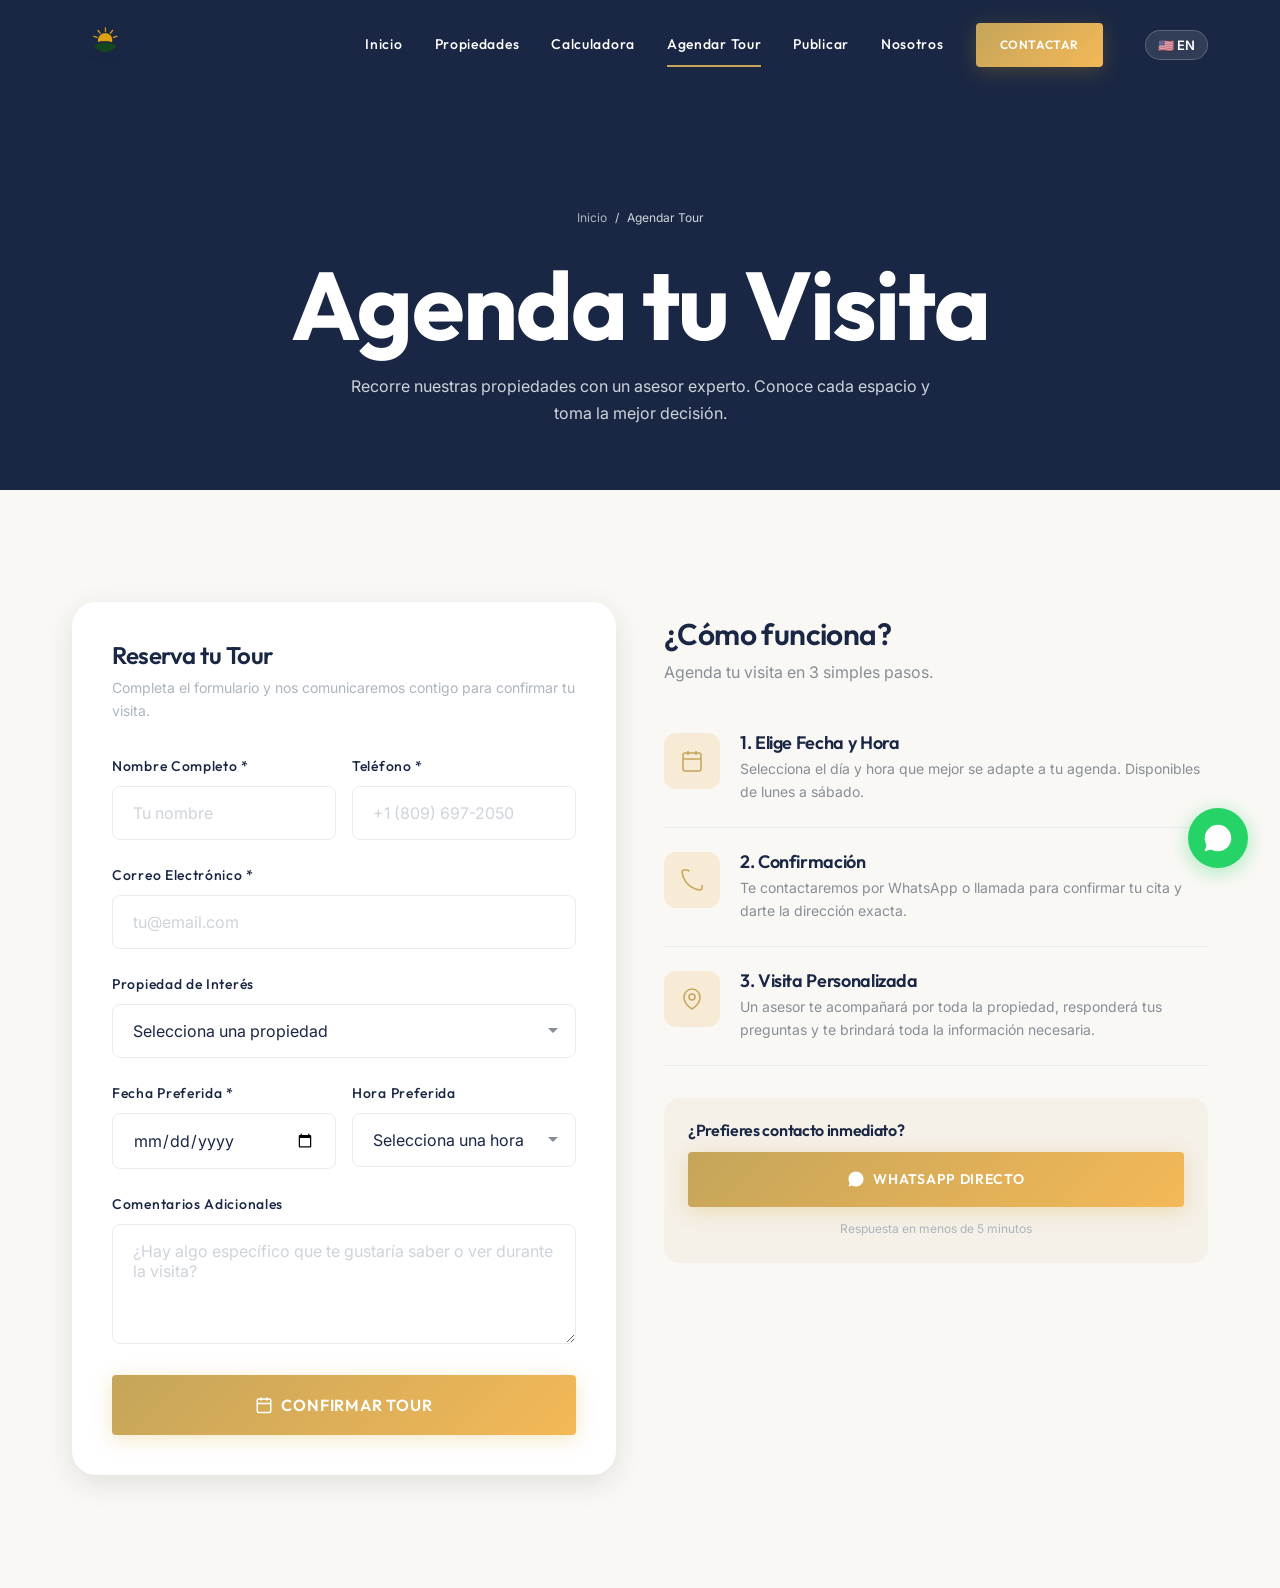
==== commit d6ded3ae: "feat: Add Google Translate functionality to all pages" ====
--- a/agendar-tour.html
+++ b/agendar-tour.html
@@ -113,6 +113,7 @@
       }
     }
   </style>
+  <link rel="stylesheet" href="css/translate.css">
 </head>
 <body class="page-transition">
 
@@ -129,7 +130,10 @@
           <a href="publicar.html" class="nav__link">Publicar</a>
           <a href="nosotros.html" class="nav__link">Nosotros</a>
           <a href="agendar-tour.html" class="btn btn-primary btn-sm nav__cta">Contactar</a>
+        
+          <button class="nav__lang-toggle" aria-label="Cambiar Idioma">🇺🇸 EN</button>
         </div>
+        
         <button class="nav__hamburger" id="navHamburger" aria-label="Menú"><span></span><span></span><span></span></button>
       </div>
     </div>
@@ -328,5 +332,10 @@
       });
     });
   </script>
+
+  <!-- ── Google Translate ── -->
+  <div id="google_translate_element" style="display:none;"></div>
+  <script src="https://translate.google.com/translate_a/element.js?cb=googleTranslateElementInit"></script>
+  <script src="js/translate.js"></script>
 </body>
 </html>
--- a/css/translate.css
+++ b/css/translate.css
@@ -0,0 +1,58 @@
+/* translate.css - Hides Google Translate default UI and styles custom button */
+
+/* Hide Google Translate Top Banner */
+.skiptranslate iframe,
+.goog-te-banner-frame {
+    display: none !important;
+}
+
+body {
+    top: 0 !important;
+}
+
+/* Hide Google Tooltip on hover */
+#goog-gt-tt, .goog-te-balloon-frame {
+    display: none !important;
+}
+.goog-text-highlight {
+    background: none !important;
+    box-shadow: none !important;
+}
+
+/* Lang Toggle Button Styles */
+.nav__lang-toggle {
+    background: rgba(255, 255, 255, 0.1);
+    border: 1.5px solid rgba(255, 255, 255, 0.2);
+    color: white;
+    padding: 6px 12px;
+    border-radius: 20px;
+    cursor: pointer;
+    font-family: var(--font-primary, 'Inter', sans-serif);
+    font-size: 13px;
+    font-weight: 600;
+    display: inline-flex;
+    align-items: center;
+    gap: 6px;
+    transition: all 0.3s ease;
+    margin-left: 10px;
+}
+.nav__lang-toggle:hover {
+    background: rgba(255, 255, 255, 0.2);
+}
+
+/* Nav scrolled state */
+.nav--scrolled .nav__lang-toggle {
+    color: var(--color-navy, #1A2744);
+    border-color: var(--color-gray-200, #E5E7EB);
+}
+.nav--scrolled .nav__lang-toggle:hover {
+    background: var(--color-gray-100, #F3F4F6);
+}
+
+/* Mobile Nav state */
+.nav__mobile .nav__lang-toggle {
+    margin: 10px auto;
+    width: fit-content;
+    color: var(--color-navy, #1A2744);
+    border-color: var(--color-gray-300, #D1D5DB);
+}
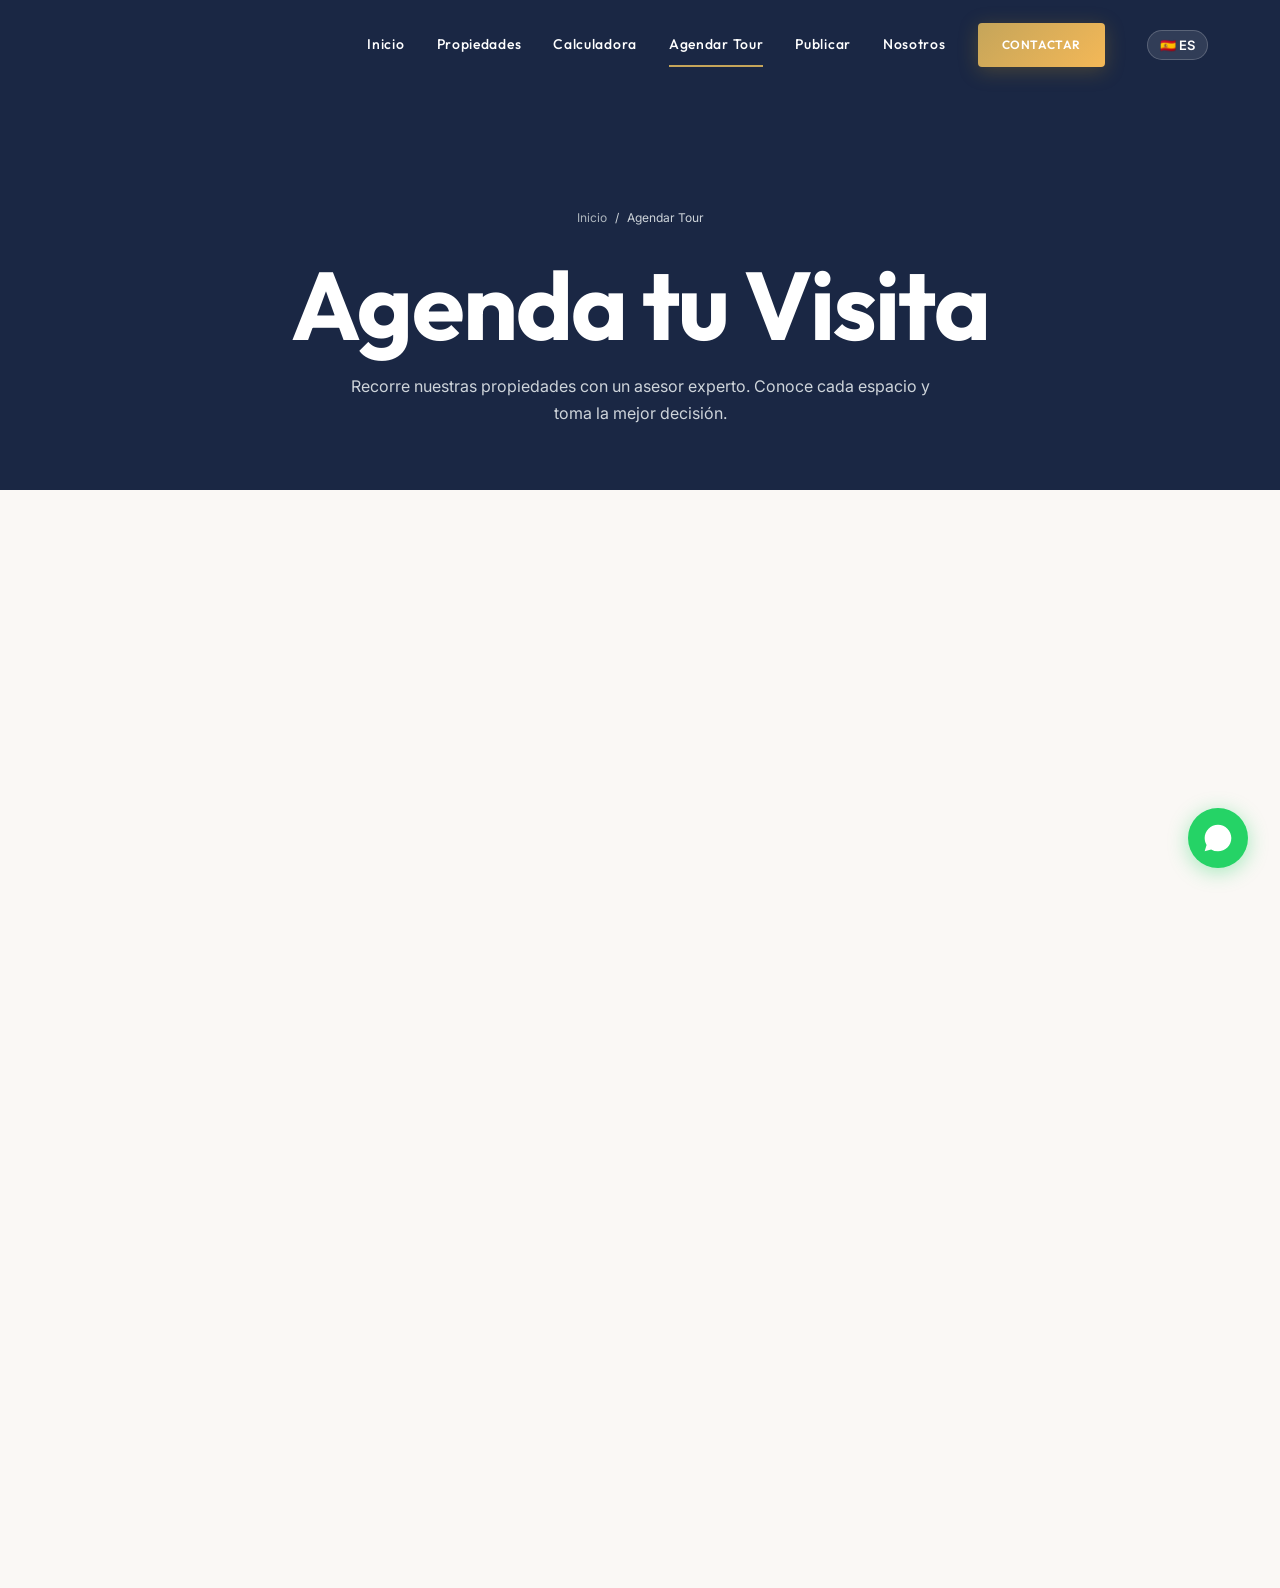
==== commit fbc97c54: "fix: Invert language button logic to show current language" ====
--- a/agendar-tour.html
+++ b/agendar-tour.html
@@ -131,7 +131,7 @@
           <a href="nosotros.html" class="nav__link">Nosotros</a>
           <a href="agendar-tour.html" class="btn btn-primary btn-sm nav__cta">Contactar</a>
         
-          <button class="nav__lang-toggle" aria-label="Cambiar Idioma">🇺🇸 EN</button>
+          <button class="nav__lang-toggle" aria-label="Cambiar Idioma">🇪🇸 ES</button>
         </div>
         
         <button class="nav__hamburger" id="navHamburger" aria-label="Menú"><span></span><span></span><span></span></button>
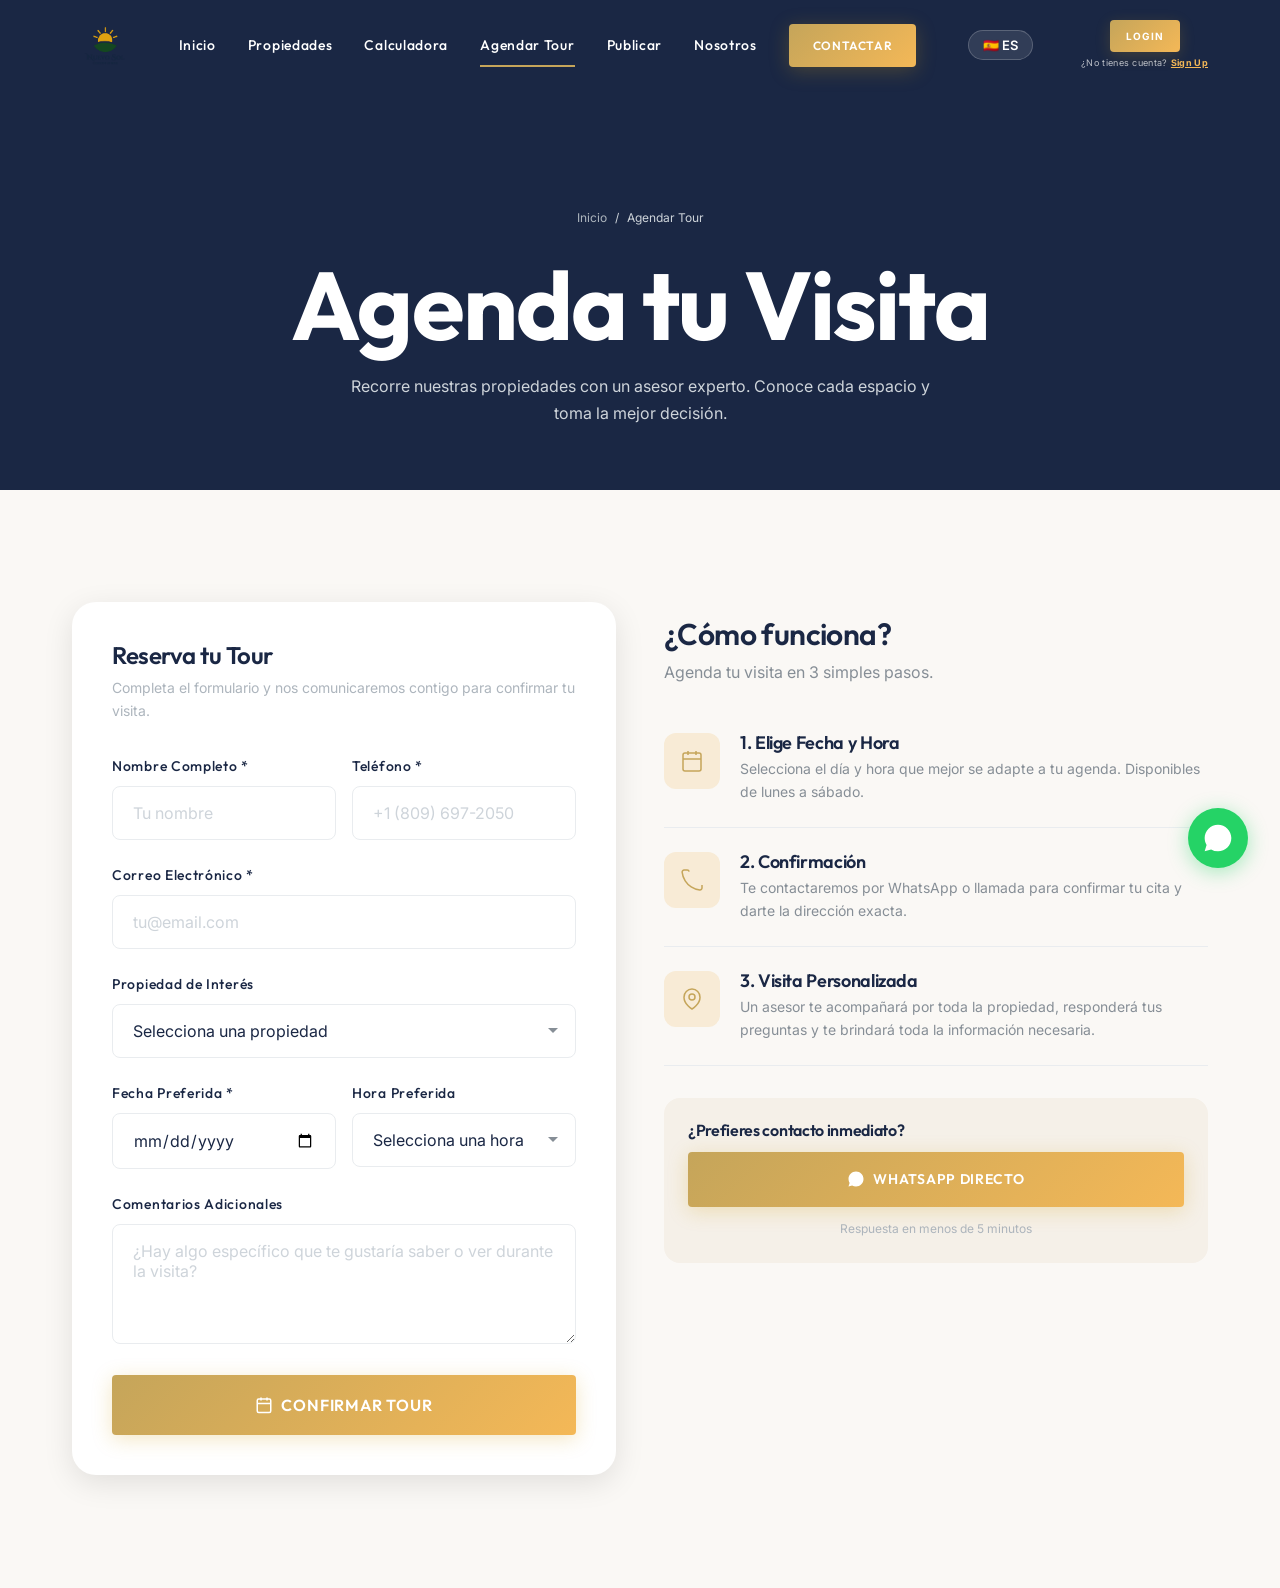
==== commit 3b7af7e1: "Add Reference ID copy functionality and update repository with latest version" ====
--- a/agendar-tour.html
+++ b/agendar-tour.html
@@ -1,6 +1,8 @@
 <!DOCTYPE html>
 <html lang="es" dir="ltr">
 <head>
+  
+
   <meta charset="UTF-8">
   <meta name="viewport" content="width=device-width, initial-scale=1.0">
   <title>Agendar Tour | Nuevo Sol Inversiones - Visita Propiedades en Santo Domingo</title>
@@ -114,8 +116,9 @@
     }
   </style>
   <link rel="stylesheet" href="css/translate.css">
-</head>
+    </head>
 <body class="page-transition">
+  
 
   <!-- NAV -->
   <nav class="nav nav--transparent" id="mainNav" role="navigation">
@@ -123,15 +126,29 @@
       <div class="nav__inner">
         <a href="index.html" class="nav__logo"><img src="Nuevo Sol LOGO.png" alt="Nuevo Sol Inversiones" style="height: 50px; width: auto;"></a>
         <div class="nav__links">
-          <a href="index.html" class="nav__link">Inicio</a>
-          <a href="propiedades.html" class="nav__link">Propiedades</a>
-          <a href="calculadora.html" class="nav__link">Calculadora</a>
-          <a href="agendar-tour.html" class="nav__link nav__link--active">Agendar Tour</a>
-          <a href="publicar.html" class="nav__link">Publicar</a>
-          <a href="nosotros.html" class="nav__link">Nosotros</a>
-          <a href="agendar-tour.html" class="btn btn-primary btn-sm nav__cta">Contactar</a>
+          <a href="index.html" class="nav__link" data-i18n="nav.home">Inicio</a>
+          <a href="propiedades.html" class="nav__link" data-i18n="nav.properties">Propiedades</a>
+          <a href="calculadora.html" class="nav__link" data-i18n="nav.calculator">Calculadora</a>
+          <a href="agendar-tour.html" class="nav__link nav__link--active" data-i18n="nav.tour">Agendar Tour</a>
+          <a href="publicar.html" class="nav__link" data-i18n="nav.publish">Publicar</a>
+          <a href="nosotros.html" class="nav__link" data-i18n="nav.about">Nosotros</a>
+          <a href="contacto.html" class="btn btn-primary btn-sm nav__cta" data-i18n="nav.contact">Contactar</a>
         
-          <button class="nav__lang-toggle" aria-label="Cambiar Idioma">🇪🇸 ES</button>
+          <div class="lang-picker">
+          <button class="nav__lang-toggle" aria-label="Cambiar Idioma" data-lang-btn>🇪🇸 ES</button>
+          <div class="lang-dropdown">
+            <button class="lang-option" data-lang="es">🇪🇸 Español</button>
+            <button class="lang-option" data-lang="en">🇺🇸 English</button>          </div>
+        </div>
+          
+          <!-- Desktop Auth -->
+          <div class="nav__auth">
+            <a href="login.html" class="btn-login" data-i18n="nav.login">Login</a>
+            <span class="nav__signup-text">
+              <span data-i18n="nav.no_account">¿No tienes cuenta?</span> 
+              <a href="registro.html" data-i18n="nav.signup">Sign Up</a>
+            </span>
+          </div>
         </div>
         
         <button class="nav__hamburger" id="navHamburger" aria-label="Menú"><span></span><span></span><span></span></button>
@@ -139,22 +156,38 @@
     </div>
   </nav>
   <div class="nav__mobile" id="navMobile">
-    <a href="index.html" class="nav__link" onclick="closeMobileNav()">Inicio</a>
-    <a href="propiedades.html" class="nav__link" onclick="closeMobileNav()">Propiedades</a>
-    <a href="calculadora.html" class="nav__link" onclick="closeMobileNav()">Calculadora</a>
-    <a href="agendar-tour.html" class="nav__link" onclick="closeMobileNav()">Agendar Tour</a>
-    <a href="publicar.html" class="nav__link" onclick="closeMobileNav()">Publicar</a>
-    <a href="nosotros.html" class="nav__link" onclick="closeMobileNav()">Nosotros</a>
+    <a href="index.html" class="nav__link" onclick="closeMobileNav()" data-i18n="nav.home">Inicio</a>
+    <a href="propiedades.html" class="nav__link" onclick="closeMobileNav()" data-i18n="nav.properties">Propiedades</a>
+    <a href="calculadora.html" class="nav__link" onclick="closeMobileNav()" data-i18n="nav.calculator">Calculadora</a>
+    <a href="agendar-tour.html" class="nav__link" onclick="closeMobileNav()" data-i18n="nav.tour">Agendar Tour</a>
+    <a href="publicar.html" class="nav__link" onclick="closeMobileNav()" data-i18n="nav.publish">Publicar</a>
+    <a href="nosotros.html" class="nav__link" onclick="closeMobileNav()" data-i18n="nav.about">Nosotros</a>
+
+    <div class="lang-picker">
+          <button class="nav__lang-toggle" aria-label="Cambiar Idioma" data-lang-btn>🇪🇸 ES</button>
+          <div class="lang-dropdown">
+            <button class="lang-option" data-lang="es">🇪🇸 Español</button>
+            <button class="lang-option" data-lang="en">🇺🇸 English</button>          </div>
+        </div>
+
+    <!-- Mobile Auth -->
+    <div class="nav__auth" style="margin-left: 0; margin-top: var(--space-4);">
+      <a href="login.html" class="btn-login" style="min-height: 44px; width: 200px; font-size: 14px;" data-i18n="nav.login_full">Login / Iniciar Sesión</a>
+      <span class="nav__signup-text" style="font-size: 12px; margin-top: 8px;">
+        <span data-i18n="nav.no_account">¿No tienes cuenta?</span> 
+        <a href="registro.html" style="font-size: 12px;" data-i18n="nav.register_here">Regístrate aquí</a>
+      </span>
+    </div>
   </div>
 
   <!-- PAGE HEADER -->
   <div class="page-header">
     <div class="container">
       <div class="breadcrumbs" style="justify-content:center;">
-        <a href="index.html">Inicio</a><span>/</span><span>Agendar Tour</span>
+        <a href="index.html" data-i18n="nav.home">Inicio</a><span>/</span><span data-i18n="nav.tour">Agendar Tour</span>
       </div>
-      <h1>Agenda tu Visita</h1>
-      <p>Recorre nuestras propiedades con un asesor experto. Conoce cada espacio y toma la mejor decisión.</p>
+      <h1  data-i18n="tour.header.title">Agenda tu Visita</h1>
+      <p data-i18n="tour.header.desc">Recorre nuestras propiedades con un asesor experto. Conoce cada espacio y toma la mejor decisión.</p>
     </div>
   </div>
 
@@ -165,42 +198,42 @@
         <!-- Form -->
         <div class="tour-form-card reveal">
           <form id="tourForm" novalidate>
-            <h3 style="font-size:var(--text-2xl);margin-bottom:var(--space-2);color:var(--color-navy);">Reserva tu Tour</h3>
-            <p style="color:var(--color-gray-500);font-size:var(--text-sm);margin-bottom:var(--space-8);">Completa el formulario y nos comunicaremos contigo para confirmar tu visita.</p>
+            <h3 style="font-size:var(--text-2xl);margin-bottom:var(--space-2);color:var(--color-navy);" data-i18n="tour.form.title">Reserva tu Tour</h3>
+            <p style="color:var(--color-gray-500);font-size:var(--text-sm);margin-bottom:var(--space-8);" data-i18n="tour.form.subtitle">Completa el formulario y nos comunicaremos contigo para confirmar tu visita.</p>
 
             <div class="form-row">
               <div class="form-group">
-                <label class="form-label" for="tourName">Nombre Completo *</label>
-                <input type="text" class="form-input" id="tourName" name="name" placeholder="Tu nombre" required>
+                <label class="form-label" for="tourName" data-i18n="tour.form.name">Nombre Completo *</label>
+                <input type="text" class="form-input" id="tourName" name="name" placeholder="Tu nombre" data-i18n="tour.form.name_ph" required>
               </div>
               <div class="form-group">
-                <label class="form-label" for="tourPhone">Teléfono *</label>
+                <label class="form-label" for="tourPhone" data-i18n="tour.form.phone">Teléfono *</label>
                 <input type="tel" class="form-input" id="tourPhone" name="phone" placeholder="+1 (809) 697-2050" required>
               </div>
             </div>
 
             <div class="form-group">
-              <label class="form-label" for="tourEmail">Correo Electrónico *</label>
+              <label class="form-label" for="tourEmail" data-i18n="tour.form.email">Correo Electrónico *</label>
               <input type="email" class="form-input" id="tourEmail" name="email" placeholder="tu@email.com" required>
             </div>
 
             <div class="form-group">
-              <label class="form-label" for="tourProperty">Propiedad de Interés</label>
+              <label class="form-label" for="tourProperty" data-i18n="tour.form.property">Propiedad de Interés</label>
               <select class="form-select" id="tourProperty" name="property">
-                <option value="">Selecciona una propiedad</option>
-                <option value="Otra / No estoy seguro">Otra / No estoy seguro</option>
+                <option value="" data-i18n="tour.form.property_opt1">Selecciona una propiedad</option>
+                <option value="Otra / No estoy seguro" data-i18n="tour.form.property_opt2">Otra / No estoy seguro</option>
               </select>
             </div>
 
             <div class="form-row">
               <div class="form-group">
-                <label class="form-label" for="tourDate">Fecha Preferida *</label>
+                <label class="form-label" for="tourDate" data-i18n="tour.form.date">Fecha Preferida *</label>
                 <input type="date" class="form-input" id="tourDate" name="date" required>
               </div>
               <div class="form-group">
-                <label class="form-label" for="tourTime">Hora Preferida</label>
+                <label class="form-label" for="tourTime" data-i18n="tour.form.time">Hora Preferida</label>
                 <select class="form-select" id="tourTime" name="time">
-                  <option value="">Selecciona una hora</option>
+                  <option value="" data-i18n="tour.form.time_opt">Selecciona una hora</option>
                   <option value="09:00">9:00 AM</option>
                   <option value="10:00">10:00 AM</option>
                   <option value="11:00">11:00 AM</option>
@@ -214,13 +247,13 @@
             </div>
 
             <div class="form-group">
-              <label class="form-label" for="tourComments">Comentarios Adicionales</label>
-              <textarea class="form-input" id="tourComments" name="comments" placeholder="¿Hay algo específico que te gustaría saber o ver durante la visita?" rows="4"></textarea>
+              <label class="form-label" for="tourComments" data-i18n="tour.form.comments">Comentarios Adicionales</label>
+              <textarea class="form-input" id="tourComments" name="comments" placeholder="¿Hay algo específico que te gustaría saber o ver durante la visita?" data-i18n="tour.form.comments_ph" rows="4"></textarea>
             </div>
 
             <button type="submit" class="btn btn-primary btn-lg" style="width:100%;">
               <svg width="18" height="18" viewBox="0 0 24 24" fill="none" stroke="currentColor" stroke-width="2"><rect x="3" y="4" width="18" height="18" rx="2"/><path d="M16 2v4"/><path d="M8 2v4"/><path d="M3 10h18"/></svg>
-              Confirmar Tour
+              <span data-i18n="tour.form.submit">Confirmar Tour</span>
             </button>
           </form>
 
@@ -229,24 +262,24 @@
             <div class="success-icon">
               <svg viewBox="0 0 24 24"><path d="M20 6L9 17l-5-5"/></svg>
             </div>
-            <h3 style="font-size:var(--text-2xl);margin-bottom:var(--space-3);color:var(--color-navy);">¡Tour Agendado!</h3>
-            <p style="color:var(--color-gray-600);margin-bottom:var(--space-6);">Nos comunicaremos contigo pronto para confirmar los detalles de tu visita. Mientras tanto, puedes contactarnos directamente.</p>
+            <h3 style="font-size:var(--text-2xl);margin-bottom:var(--space-3);color:var(--color-navy);" data-i18n="tour.form.success_title">¡Tour Agendado!</h3>
+            <p style="color:var(--color-gray-600);margin-bottom:var(--space-6);" data-i18n="tour.form.success_desc">Nos comunicaremos contigo pronto para confirmar los detalles de tu visita. Mientras tanto, puedes contactarnos directamente.</p>
             <a href="https://wa.me/18096972050?text=Hola%2C%20acabo%20de%20agendar%20un%20tour" class="btn btn-primary" target="_blank" rel="noopener">Confirmar por WhatsApp</a>
           </div>
         </div>
 
         <!-- Info -->
         <div class="tour-info reveal--right">
-          <h3 style="font-size:var(--text-3xl);margin-bottom:var(--space-2);color:var(--color-navy);">¿Cómo funciona?</h3>
-          <p style="color:var(--color-gray-600);margin-bottom:var(--space-6);">Agenda tu visita en 3 simples pasos.</p>
+          <h3 style="font-size:var(--text-3xl);margin-bottom:var(--space-2);color:var(--color-navy);" data-i18n="tour.info.title">¿Cómo funciona?</h3>
+          <p style="color:var(--color-gray-600);margin-bottom:var(--space-6);" data-i18n="tour.info.subtitle">Agenda tu visita en 3 simples pasos.</p>
 
           <div class="tour-info__item">
             <div class="tour-info__icon">
               <svg viewBox="0 0 24 24"><rect x="3" y="4" width="18" height="18" rx="2"/><path d="M16 2v4"/><path d="M8 2v4"/><path d="M3 10h18"/></svg>
             </div>
             <div>
-              <h4 class="tour-info__title">1. Elige Fecha y Hora</h4>
-              <p class="tour-info__text">Selecciona el día y hora que mejor se adapte a tu agenda. Disponibles de lunes a sábado.</p>
+              <h4 class="tour-info__title" data-i18n="tour.step1.title">1. Elige Fecha y Hora</h4>
+              <p class="tour-info__text" data-i18n="tour.step1.desc">Selecciona el día y hora que mejor se adapte a tu agenda. Disponibles de lunes a sábado.</p>
             </div>
           </div>
 
@@ -255,8 +288,8 @@
               <svg viewBox="0 0 24 24"><path d="M22 16.92v3a2 2 0 0 1-2.18 2 19.79 19.79 0 0 1-8.63-3.07 19.5 19.5 0 0 1-6-6 19.79 19.79 0 0 1-3.07-8.67A2 2 0 0 1 4.11 2h3a2 2 0 0 1 2 1.72"/></svg>
             </div>
             <div>
-              <h4 class="tour-info__title">2. Confirmación</h4>
-              <p class="tour-info__text">Te contactaremos por WhatsApp o llamada para confirmar tu cita y darte la dirección exacta.</p>
+              <h4 class="tour-info__title" data-i18n="tour.step2.title">2. Confirmación</h4>
+              <p class="tour-info__text" data-i18n="tour.step2.desc">Te contactaremos por WhatsApp o llamada para confirmar tu cita y darte la dirección exacta.</p>
             </div>
           </div>
 
@@ -265,18 +298,18 @@
               <svg viewBox="0 0 24 24"><path d="M12 22s-8-4.5-8-11.8A8 8 0 0 1 12 2a8 8 0 0 1 8 8.2c0 7.3-8 11.8-8 11.8z"/><circle cx="12" cy="10" r="3"/></svg>
             </div>
             <div>
-              <h4 class="tour-info__title">3. Visita Personalizada</h4>
-              <p class="tour-info__text">Un asesor te acompañará por toda la propiedad, responderá tus preguntas y te brindará toda la información necesaria.</p>
+              <h4 class="tour-info__title" data-i18n="tour.step3.title">3. Visita Personalizada</h4>
+              <p class="tour-info__text" data-i18n="tour.step3.desc">Un asesor te acompañará por toda la propiedad, responderá tus preguntas y te brindará toda la información necesaria.</p>
             </div>
           </div>
 
           <div style="margin-top:var(--space-8);padding:var(--space-6);background:var(--color-cream-warm);border-radius:var(--radius-xl);">
-            <h4 style="font-size:var(--text-base);margin-bottom:var(--space-3);color:var(--color-navy);">¿Prefieres contacto inmediato?</h4>
+            <h4 style="font-size:var(--text-base);margin-bottom:var(--space-3);color:var(--color-navy);" data-i18n="tour.contact.title">¿Prefieres contacto inmediato?</h4>
             <a href="https://wa.me/18096972050?text=Hola%2C%20quiero%20agendar%20un%20tour" class="btn btn-primary" style="width:100%;" target="_blank" rel="noopener">
               <svg width="18" height="18" viewBox="0 0 24 24" fill="currentColor"><path d="M17.472 14.382c-.297-.149-1.758-.867-2.03-.967-.273-.099-.471-.148-.67.15-.197.297-.767.966-.94 1.164-.173.199-.347.223-.644.075-.297-.15-1.255-.463-2.39-1.475-.883-.788-1.48-1.761-1.653-2.059-.173-.297-.018-.458.13-.606.134-.133.298-.347.446-.52.149-.174.198-.298.298-.497.099-.198.05-.371-.025-.52-.075-.149-.669-1.612-.916-2.207-.242-.579-.487-.5-.669-.51-.173-.008-.371-.01-.57-.01-.198 0-.52.074-.792.372-.272.297-1.04 1.016-1.04 2.479 0 1.462 1.065 2.875 1.213 3.074.149.198 2.096 3.2 5.077 4.487.709.306 1.262.489 1.694.625.712.227 1.36.195 1.871.118.571-.085 1.758-.719 2.006-1.413.248-.694.248-1.289.173-1.413-.074-.124-.272-.198-.57-.347z"/><path d="M12 2C6.477 2 2 6.477 2 12c0 1.89.525 3.66 1.438 5.168L2 22l4.832-1.438A9.955 9.955 0 0 0 12 22c5.523 0 10-4.477 10-10S17.523 2 12 2z"/></svg>
-              WhatsApp Directo
+              <span data-i18n="tour.contact.whatsapp">WhatsApp Directo</span>
             </a>
-            <p style="font-size:var(--text-xs);color:var(--color-gray-500);text-align:center;margin-top:var(--space-3);margin-bottom:0;">Respuesta en menos de 5 minutos</p>
+            <p style="font-size:var(--text-xs);color:var(--color-gray-500);text-align:center;margin-top:var(--space-3);margin-bottom:0;" data-i18n="tour.contact.reply">Respuesta en menos de 5 minutos</p>
           </div>
         </div>
       </div>
@@ -334,8 +367,7 @@
   </script>
 
   <!-- ── Google Translate ── -->
-  <div id="google_translate_element" style="display:none;"></div>
-  <script src="https://translate.google.com/translate_a/element.js?cb=googleTranslateElementInit"></script>
-  <script src="js/translate.js"></script>
+      <script src="js/translations.js"></script>
+  <script src="js/i18n.js"></script>
 </body>
 </html>
--- a/css/layout.css
+++ b/css/layout.css
@@ -59,12 +59,10 @@
 }
 
 .nav--solid {
-  background: rgba(255, 255, 255, 0.92);
-  backdrop-filter: blur(20px);
-  -webkit-backdrop-filter: blur(20px);
-  border-bottom: 1px solid rgba(0, 0, 0, 0.05);
+  background: var(--color-navy);
   padding: var(--space-3) 0;
-  box-shadow: var(--shadow-sm);
+  box-shadow: var(--shadow-lg);
+  border-bottom: 1px solid rgba(255, 255, 255, 0.1);
 }
 
 .nav__inner {
@@ -89,6 +87,7 @@
 
 .nav--solid .nav__logo img {
   height: 40px;
+  filter: brightness(0) invert(1);
 }
 
 .nav__links {
@@ -109,7 +108,7 @@
 }
 
 .nav--solid .nav__link {
-  color: var(--color-navy);
+  color: var(--color-white);
 }
 
 .nav__link::after {
@@ -133,12 +132,65 @@
 }
 
 .nav--solid .nav__link:hover {
-  color: var(--color-gold);
+  color: var(--color-gold-light);
 }
 
 .nav__cta {
   padding: var(--space-3) var(--space-6);
   font-size: var(--text-xs);
+}
+
+/* ── Auth Nav ── */
+.nav__auth {
+  display: flex;
+  flex-direction: column;
+  align-items: center;
+  gap: 4px;
+  margin-left: var(--space-4);
+}
+
+.nav__auth .btn-login {
+  min-height: 32px;
+  padding: 0 var(--space-4);
+  font-size: 10px;
+  background: var(--gradient-gold);
+  color: var(--color-white);
+  border-radius: var(--radius-sm);
+  display: flex;
+  align-items: center;
+  justify-content: center;
+  text-transform: uppercase;
+  font-weight: 700;
+  letter-spacing: 1px;
+  text-decoration: none;
+  transition: all 0.3s ease;
+  box-shadow: 0 4px 15px rgba(212, 160, 23, 0.2);
+}
+
+.nav__auth .btn-login:hover {
+  transform: translateY(-1px);
+  box-shadow: 0 6px 20px rgba(212, 160, 23, 0.3);
+}
+
+.nav__signup-text {
+  font-size: 9px;
+  color: rgba(255,255,255,0.7);
+  letter-spacing: 0.3px;
+  white-space: nowrap;
+}
+
+.nav__signup-text a {
+  color: var(--color-gold-light);
+  font-weight: 700;
+  text-decoration: underline;
+}
+
+.nav--solid .nav__signup-text {
+  color: rgba(255, 255, 255, 0.7);
+}
+
+.nav--solid .nav__signup-text a {
+  color: var(--color-gold-light);
 }
 
 .nav__hamburger {
@@ -161,7 +213,7 @@
 }
 
 .nav--solid .nav__hamburger span {
-  background: var(--color-navy);
+  background: var(--color-white);
 }
 
 .nav__hamburger.active span:nth-child(1) {
--- a/css/translate.css
+++ b/css/translate.css
@@ -24,35 +24,136 @@
     background: rgba(255, 255, 255, 0.1);
     border: 1.5px solid rgba(255, 255, 255, 0.2);
     color: white;
-    padding: 6px 12px;
+    padding: 6px 14px;
     border-radius: 20px;
     cursor: pointer;
     font-family: var(--font-primary, 'Inter', sans-serif);
     font-size: 13px;
     font-weight: 600;
-    display: inline-flex;
+    display: inline-flex !important;
+    flex-direction: row !important;
     align-items: center;
-    gap: 6px;
+    justify-content: center;
+    gap: 8px;
+    white-space: nowrap !important;
     transition: all 0.3s ease;
     margin-left: 10px;
+    min-width: max-content;
 }
 .nav__lang-toggle:hover {
     background: rgba(255, 255, 255, 0.2);
 }
 
 /* Nav scrolled state */
-.nav--scrolled .nav__lang-toggle {
-    color: var(--color-navy, #1A2744);
-    border-color: var(--color-gray-200, #E5E7EB);
+.nav--solid .nav__lang-toggle {
+    color: var(--color-white);
+    border-color: rgba(255, 255, 255, 0.3);
+    background: rgba(255, 255, 255, 0.1);
 }
-.nav--scrolled .nav__lang-toggle:hover {
-    background: var(--color-gray-100, #F3F4F6);
+.nav--solid .nav__lang-toggle:hover {
+    background: rgba(255, 255, 255, 0.2);
 }
 
 /* Mobile Nav state */
 .nav__mobile .nav__lang-toggle {
-    margin: 10px auto;
+    margin: 0;
     width: fit-content;
     color: var(--color-navy, #1A2744);
     border-color: var(--color-gray-300, #D1D5DB);
 }
+
+/* Language Picker Dropdown */
+.lang-picker {
+    position: relative;
+    display: inline-flex;
+    align-items: center;
+    margin-left: 10px;
+}
+
+.nav__mobile .lang-picker {
+    margin: 20px auto;
+    flex-direction: column;
+    width: 100%;
+}
+
+.lang-dropdown {
+    position: absolute;
+    top: calc(100% + 10px);
+    right: 0;
+    background: rgba(26, 39, 68, 0.95); /* Navy */
+    backdrop-filter: blur(20px);
+    -webkit-backdrop-filter: blur(20px);
+    border: 1px solid rgba(255, 255, 255, 0.1);
+    border-radius: 12px;
+    padding: 8px 0;
+    min-width: 150px;
+    box-shadow: 0 10px 30px rgba(0, 0, 0, 0.3);
+    opacity: 0;
+    visibility: hidden;
+    transform: translateY(-10px);
+    transition: all 0.3s cubic-bezier(0.4, 0, 0.2, 1);
+    z-index: 1000;
+}
+
+.lang-dropdown.active {
+    opacity: 1;
+    visibility: visible;
+    transform: translateY(0);
+}
+
+.lang-option {
+    padding: 10px 20px;
+    color: white;
+    font-size: 14px;
+    font-weight: 500;
+    cursor: pointer;
+    background: transparent;
+    border: none;
+    text-align: left;
+    width: 100%;
+    transition: all 0.2s ease;
+    display: flex;
+    align-items: center;
+    gap: 12px;
+    font-family: inherit;
+}
+
+.lang-option:hover {
+    background: rgba(255, 255, 255, 0.1);
+    color: var(--color-gold);
+}
+
+.lang-option.active-lang {
+    color: var(--color-gold);
+    background: rgba(212, 160, 23, 0.1);
+}
+
+/* Mobile Nav dropdown adjustments */
+.nav__mobile .lang-dropdown {
+    position: static;
+    transform: none;
+    box-shadow: none;
+    border: 1px solid rgba(0, 0, 0, 0.1);
+    background: rgba(255, 255, 255, 0.8);
+    margin-top: 10px;
+    width: 100%;
+    max-width: 200px;
+}
+
+.nav__mobile .lang-dropdown.active {
+    display: block; /* use block or flex, active handles visibility */
+}
+
+.nav__mobile .lang-option {
+    color: var(--color-navy);
+    justify-content: center;
+}
+
+.nav__mobile .lang-option:hover {
+    background: rgba(0, 0, 0, 0.05);
+    color: var(--color-gold);
+}
+
+.nav__mobile .lang-option.active-lang {
+    background: rgba(212, 160, 23, 0.1);
+}
